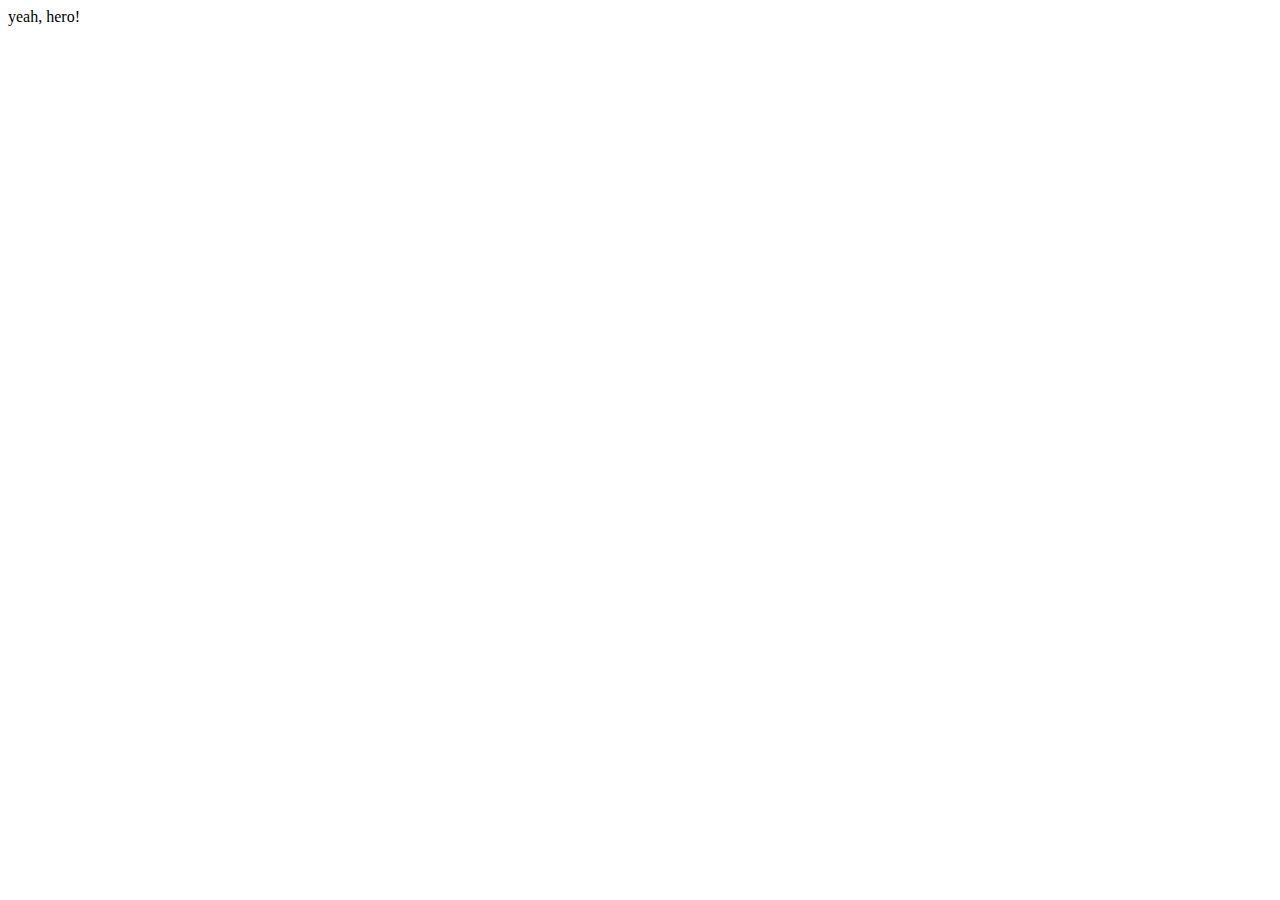
==== index.html @ 98330761 "Adjusted the basic structure and ids to the captures given on Trello" ====
<!DOCTYPE html>
<html lang="en">
<head>
    <meta charset="UTF-8">
    <meta http-equiv="X-UA-Compatible" content="IE=edge">
    <meta name="viewport" content="width=device-width, initial-scale=1.0">
    <title>Group 5 - PSD Exercise</title>
</head>
<body>
    <header>
        <nav></nav>
        <section id="hero-section">yeah, hero!</section>
    </header>
    <main>
        <section id="our_Story-section"></section>
        <section id="watch-section"></section>
        <section id="expertise-section"></section>
        <section id="team-section"></section>
        <section id="contact_client-section"></section>
    </main> 
</body>
</html>
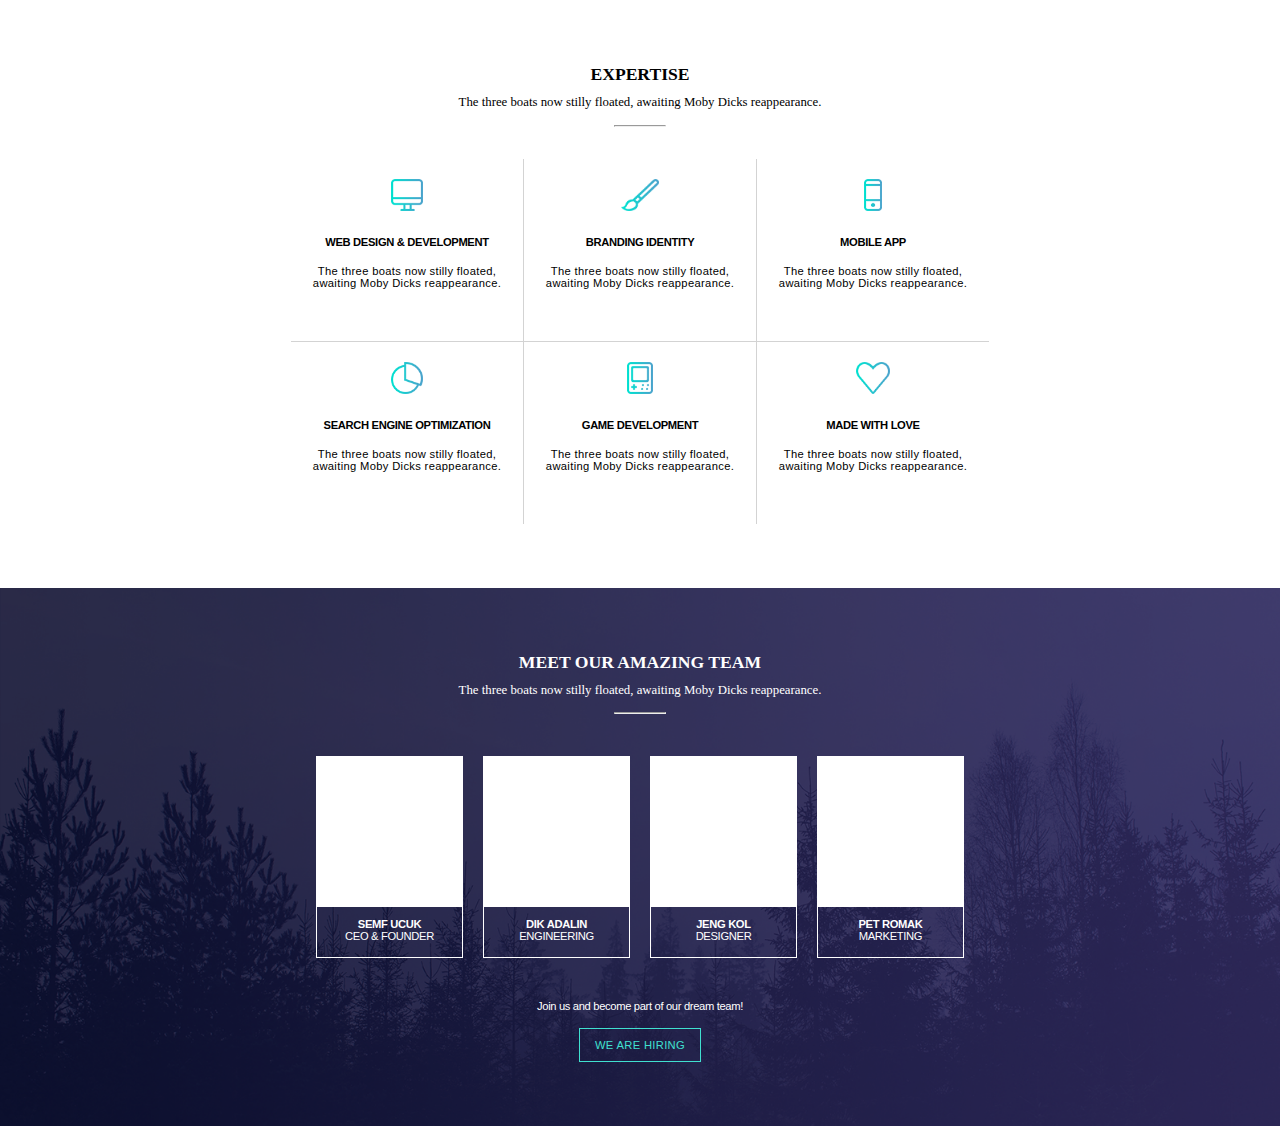
==== commit 15f55594: "Team section" ====
--- a/index.html
+++ b/index.html
@@ -1,22 +1,103 @@
 <!DOCTYPE html>
 <html lang="en">
 <head>
-    <meta charset="UTF-8">
+  <meta charset="UTF-8">
     <meta http-equiv="X-UA-Compatible" content="IE=edge">
     <meta name="viewport" content="width=device-width, initial-scale=1.0">
     <title>Group 5 - PSD Exercise</title>
+    <link rel="stylesheet" href="style.css">
 </head>
 <body>
     <header>
         <nav></nav>
-        <section id="hero-section">yeah, hero!</section>
+          <section id="hero-section"></section>
     </header>
     <main>
-        <section id="our_Story-section"></section>
-        <section id="watch-section"></section>
-        <section id="expertise-section"></section>
-        <section id="team-section"></section>
+      <section id="our_Story-section"></section>
+      <section id="watch-section"></section>
+      <section id="expertise-section">
+        <h2>Expertise</h2>
+        <p id="expertise-subheading">The three boats now stilly floated, awaiting Moby Dicks reappearance.</p>
+          <div id="expertise-line">
+            <hr />
+          </div>
+          <div id="expertise-blocks">
+            <div id="exp1">
+              <img src="src/screen.png" />
+              <h3>Web design & development</h3>
+              <p> The three boats now stilly floated, awaiting Moby Dicks reappearance.</p>
+            </div>
+            <div id="exp2">
+              <img src="src/pen.png" />
+              <h3>Branding identity</h3>
+              <p>The three boats now stilly floated, awaiting Moby Dicks reappearance.</p>
+            </div>
+            <div id="exp3">
+              <img src="src/mobile.png" />
+              <h3>Mobile App</h3>
+              <p>The three boats now stilly floated, awaiting Moby Dicks reappearance.</p></div>
+              <div id="exp4">
+              <img src="src/graph.png" />
+              <h3>Search engine optimization</h3>
+              <p>The three boats now stilly floated, awaiting Moby Dicks reappearance.</p>
+            </div>
+            <div id="exp5">
+              <img src="src/gameboy.png" />
+              <h3>Game development</h3>
+              <p>The three boats now stilly floated, awaiting Moby Dicks reappearance.</p>
+            </div>
+            <div id="exp6">
+              <img src="src/heart.png" />
+              <h3>Made with love</h3>
+              <p>The three boats now stilly floated, awaiting Moby Dicks reappearance.</p>
+            </div>
+          </div>
+        </section>
+        <section id="team-section">
+          <div id="team-head">
+            <h2>Meet our amazing team</h2>
+            <p id="team-subheading">The three boats now stilly floated, awaiting Moby Dicks reappearance.</p>
+            <div id="team-line">
+              <hr />
+            </div>
+          </div>
+          <div id="team">
+            <div class="team">
+              <div class="team-pic">
+
+              </div>
+              <h3>Semf Ucuk</h3>
+              <p>CEO & Founder</p>
+            </div>
+            <div class="team">
+              <div class="team-pic">
+
+              </div>
+              <h3>Dik Adalin</h3>
+              <p>Engineering</p>
+            </div>
+            <div class="team">
+              <div class="team-pic">
+
+              </div>
+              <h3>Jeng Kol</h3>
+              <p>Designer</p>
+            </div>
+            <div class="team">
+              <div class="team-pic">
+              </div>
+              <h3>Pet Romak</h3>
+              <p>Marketing</p>
+            </div>
+          </div>
+          <div id="team-foot">
+            <div><p>Join us and become part of our dream team!</p></div>
+            <div id="hiring">
+              <p>We are hiring</p>
+            </div>
+          </div>
+        </section>
         <section id="contact_client-section"></section>
-    </main> 
+      </main> 
 </body>
-</html>+</html>
--- a/style.css
+++ b/style.css
@@ -0,0 +1,287 @@
+* {
+  margin: 0;
+}
+
+body {
+text-align: center;
+}
+
+
+footer {
+
+}
+
+nav {
+
+}
+
+#hero-section {
+
+}
+
+#our_story-section {
+
+}
+
+#watch-section {
+
+}
+
+/* start expertise-section by Ve */
+
+#expertise-section {
+display: inline-block;
+text-align: center;
+padding-top: 5%;
+padding-bottom: 5%;
+}
+
+#expertise-section h2 {
+  text-transform: uppercase;
+  font-size: 1.1em;
+}
+
+#expertise-subheading {
+  font-size: 0.8em;
+  margin-top: 0.8em;
+}
+
+
+#expertise-line {
+  display: flex;
+  justify-content: center;
+}
+
+#expertise-line hr {
+  width: 50px;
+  margin-top: 0.9em;
+}
+
+#expertise-blocks {
+  display: flex;
+  flex-wrap: wrap;
+  max-width: 700px;
+  justify-content: center;
+  margin-top: 32px;
+  }
+
+#expertise-blocks div {
+    height: 150px;
+    max-width: 200px;
+    padding-left: 16px;
+    padding-right: 16px;
+    padding-bottom: 32px;
+  }
+
+#expertise-blocks img {
+  height: 2rem;
+  margin-bottom: 1.3rem;
+  margin-top: 1.3rem;
+}
+
+#expertise-blocks h3 {
+  text-transform: uppercase;
+  font-family: Arial, Helvetica, sans-serif;
+  letter-spacing: -0.03em;
+  font-size: 0.7em;
+  margin-bottom: 1.5em;
+}
+
+#expertise-blocks p {
+  font-family: Arial, Helvetica, sans-serif;
+  letter-spacing: 0.03em;
+  font-size: 0.7em;
+}
+
+#exp1 {
+  border-bottom: 1px solid lightgray;
+  }
+
+#exp2 {
+  border-bottom: 1px solid lightgray;
+  border-left:1px solid lightgray;
+  border-right: 1px solid lightgray;
+}
+
+#exp3 {
+  border-bottom: 1px solid lightgray;
+}
+
+#exp5 {
+  border-right: 1px solid lightgray;
+  border-left: 1px solid lightgray;
+}
+
+@media only screen and (max-width: 800px) {
+  #expertise-blocks {
+    display: flex;
+    flex-wrap: wrap;
+    flex-direction: column; 
+    justify-content: center;
+    align-items: center;
+    margin-top: 32px;
+    }
+
+    #exp1 {
+      border-top: 0px;
+      border-right: 0px;
+      border-left: 0px;
+      border-bottom: 1px solid lightgray;
+      }
+  
+    #exp2 {
+      border-top: 0px;
+      border-right: 0px;
+      border-left: 0px;
+      border-bottom: 1px solid lightgray;
+    }
+  
+    #exp3 {
+      border-top: 0px;
+      border-right: 0px;
+      border-left: 0px;
+      border-bottom: 1px solid lightgray;
+    }
+
+    #exp4 {
+      border-top: 0px;
+      border-right: 0px;
+      border-left: 0px;
+      border-bottom: 1px solid lightgray;
+    }
+  
+    #exp5 {
+      border-top: 0px;
+      border-right: 0px;
+      border-left: 0px;
+      border-bottom: 1px solid lightgray;
+    }
+}
+
+
+/* end expertise-section by Ve */
+
+
+
+#team-section {
+text-align: center;
+display: flex;
+flex-direction: column;
+padding-top: 5%;
+padding-bottom: 5%;
+background-image: url("src/bgk-header.png");
+background-size: cover;
+}
+
+#team-section h2 {
+  text-transform: uppercase;
+  font-size: 1.1em;
+  text-align: center;
+  color: white;
+}
+
+#team-subheading {
+  font-size: 0.8em;
+  margin-top: 0.8em;
+  color: white;
+}
+
+
+#team-line {
+  display: flex;
+  justify-content: center;
+}
+
+#team-line hr {
+  width: 50px;
+  margin-top: 0.9em;
+}
+
+#team {
+  display: flex;
+  flex-wrap: wrap;
+  flex-direction: row;
+  justify-content: center;
+  margin-top: 32px;
+}
+
+.team {
+  border: 1px solid white;
+  height: 200px;
+  width: 145px;
+  margin: 10px;
+  color: white;
+}
+
+.team-pic {
+  height: 75%;
+  background-color: white;
+}
+
+#team h3 {
+  text-transform: uppercase;
+  font-family: Arial, Helvetica, sans-serif;
+  letter-spacing: -0.03em;
+  font-size: 0.7em;
+  margin-top: 1em;
+  font-weight: bold;
+}
+
+#team p {
+  text-transform: uppercase;
+  font-family: Arial, Helvetica, sans-serif;
+  letter-spacing: -0.03em;
+  font-size: 0.7em;
+  font-weight: lighter;
+}
+
+#team-foot {
+  margin-top: 32px;
+  text-align: center;
+  display: flex;
+  justify-content: center;
+  flex-direction: column;
+}
+
+#team-foot p {
+  font-family: Arial, Helvetica, sans-serif;
+  letter-spacing: -0.03em;
+  font-size: 0.7em;
+  font-weight: lighter;
+  color: white;
+}
+
+#hiring {
+  border: 1px solid turquoise;
+  margin-top: 16px;
+  text-align: center;
+  width: 120px;
+  margin-left: auto;
+  margin-right: auto;
+}
+
+#hiring p {
+  text-transform: uppercase;
+  color: turquoise;
+  font-family: Arial, Helvetica, sans-serif;
+  letter-spacing: 0.03em;
+  font-size: 0.7em;
+  font-weight: lighter;
+  padding: 10px;
+  text-align: center;
+}
+
+@media only screen and (max-width: 800px) {
+  #team {
+    display: flex;
+    flex-wrap: wrap;
+    flex-direction: column; 
+    justify-content: center;
+    align-items: center;
+    margin-top: 32px;
+    }
+}
+
+#contact-section {
+
+}
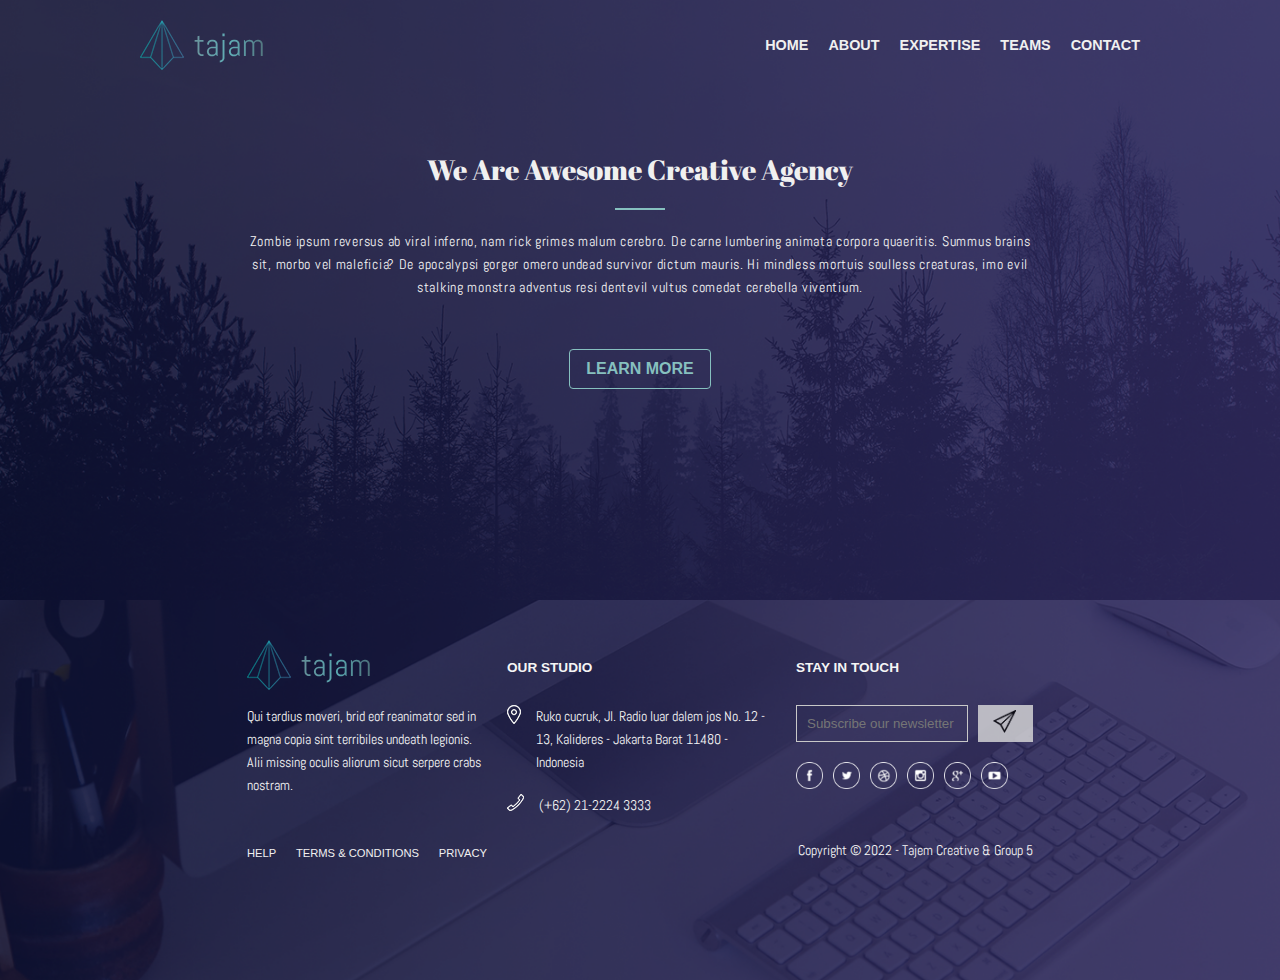
==== commit 3926b918: "Added header section and footer" ====
--- a/index.html
+++ b/index.html
@@ -1,103 +1,165 @@
 <!DOCTYPE html>
 <html lang="en">
-<head>
-  <meta charset="UTF-8">
-    <meta http-equiv="X-UA-Compatible" content="IE=edge">
-    <meta name="viewport" content="width=device-width, initial-scale=1.0">
+  <head>
+    <meta charset="UTF-8" />
+    <meta http-equiv="X-UA-Compatible" content="IE=edge" />
+    <meta name="viewport" content="width=device-width, initial-scale=1.0" />
+    <link rel="stylesheet" href="./style.css" />
+
+    <link rel="preconnect" href="https://fonts.googleapis.com" />
+    <link rel="preconnect" href="https://fonts.gstatic.com" crossorigin />
+    <link
+      href="https://fonts.googleapis.com/css2?family=Abel&display=swap"
+      rel="stylesheet"
+    />
+    <link
+      href="https://fonts.googleapis.com/css2?family=Maven+Pro&display=swap"
+      rel="stylesheet"
+    />
+    <link
+      href="https://fonts.googleapis.com/css2?family=Abril+Fatface&display=swap"
+      rel="stylesheet"
+    />
+
+    <link
+      href="https://fonts.googleapis.com/css2?family=Quicksand:wght@300;400&display=swap"
+      rel="stylesheet"
+    />
+    <link
+      href="https://fonts.googleapis.com/css2?family=Open+Sans:wght@300;400&display=swap"
+      rel="stylesheet"
+    />
+
+    <link
+      href="https://fonts.googleapis.com/css2?family=Montserrat:wght@200;300;400&display=swap"
+      rel="stylesheet"
+    />
+
     <title>Group 5 - PSD Exercise</title>
-    <link rel="stylesheet" href="style.css">
-</head>
-<body>
+  </head>
+  <body>
     <header>
-        <nav></nav>
-          <section id="hero-section"></section>
+      <nav>
+        <div class="logo">
+          <img src="./assets/logo.png" />
+          <span class="tajam">tajam</span>
+        </div>
+        <div style="margin-left: auto">
+          <ul class="navLinkList">
+            <li><a href="#hero-section" class="menuLink">Home</a></li>
+            <li><a href="#hero-section" class="menuLink">About</a></li>
+            <li><a href="#expertise-section" class="menuLink">Expertise</a></li>
+            <li><a href="#team-section" class="menuLink">Teams</a></li>
+            <li>
+              <a href="#contact_client-section" class="menuLink">Contact</a>
+            </li>
+          </ul>
+        </div>
+      </nav>
+      <section id="hero-section">
+        <h1>We Are Awesome Creative Agency</h1>
+        <div class="divider"></div>
+        <p class="introText">
+          Zombie ipsum reversus ab viral inferno, nam rick grimes malum cerebro.
+          De carne lumbering animata corpora quaeritis. Summus brains sit​​,
+          morbo vel maleficia? De apocalypsi gorger omero undead survivor dictum
+          mauris. Hi mindless mortuis soulless creaturas, imo evil stalking
+          monstra adventus resi dentevil vultus comedat cerebella viventium.
+        </p>
+        <div class="learnMoreButton">Learn More</div>
+      </section>
     </header>
     <main>
       <section id="our_Story-section"></section>
       <section id="watch-section"></section>
-      <section id="expertise-section">
-        <h2>Expertise</h2>
-        <p id="expertise-subheading">The three boats now stilly floated, awaiting Moby Dicks reappearance.</p>
-          <div id="expertise-line">
-            <hr />
+      <section id="expertise-section"></section>
+      <section id="team-section"></section>
+      <section id="contact_client-section"></section>
+    </main>
+    <footer>
+      <div>
+        <div class="logo" style="margin-bottom: 15px">
+          <img src="./assets/logo.png" />
+          <span class="tajam">tajam</span>
+        </div>
+        <p>
+          Qui tardius moveri, brid eof reanimator sed in magna copia sint
+          terribiles undeath legionis. Alii missing oculis aliorum sicut serpere
+          crabs nostram.
+        </p>
+        <div
+          style="
+            display: flex;
+            justify-content: space-between;
+            margin-top: 50px;
+          "
+        >
+          <a href="#" class="footerLink">Help</a>
+          <a href="#" class="footerLink">Terms & Conditions</a>
+          <a href="#" class="footerLink">Privacy</a>
+        </div>
+      </div>
+
+      <div
+        style="
+          display: flex;
+          flex-direction: column;
+          gap: 10px;
+          padding-top: 20px;
+        "
+      >
+        <h4 style="margin-bottom: 10px">Our Studio</h4>
+        <div class="studioInfo">
+          <img src="./assets/big104.png" />
+          <p>
+            Ruko cucruk, Jl. Radio luar dalem jos No. 12 - 13, Kalideres -
+            Jakarta Barat 11480 - Indonesia
+          </p>
+        </div>
+        <div class="studioInfo">
+          <img src="./assets/phone351.png" />
+          <p>(+62) 21-2224 3333</p>
+        </div>
+      </div>
+
+      <div>
+        <h4 style="margin-top: 20px">Stay in Touch</h4>
+        <div
+          style="
+            display: flex;
+            gap: 10px;
+            align-items: center;
+            margin-top: 30px;
+          "
+        >
+          <input
+            class="subscribeInput"
+            placeholder="Subscribe our newsletter"
+          />
+          <div
+            style="
+              background: rgb(220, 220, 220);
+              padding: 5px 15px;
+              opacity: 0.8;
+            "
+          >
+            <img src="./assets/paper122.png" style="width: 90%; height: auto" />
           </div>
-          <div id="expertise-blocks">
-            <div id="exp1">
-              <img src="src/screen.png" />
-              <h3>Web design & development</h3>
-              <p> The three boats now stilly floated, awaiting Moby Dicks reappearance.</p>
-            </div>
-            <div id="exp2">
-              <img src="src/pen.png" />
-              <h3>Branding identity</h3>
-              <p>The three boats now stilly floated, awaiting Moby Dicks reappearance.</p>
-            </div>
-            <div id="exp3">
-              <img src="src/mobile.png" />
-              <h3>Mobile App</h3>
-              <p>The three boats now stilly floated, awaiting Moby Dicks reappearance.</p></div>
-              <div id="exp4">
-              <img src="src/graph.png" />
-              <h3>Search engine optimization</h3>
-              <p>The three boats now stilly floated, awaiting Moby Dicks reappearance.</p>
-            </div>
-            <div id="exp5">
-              <img src="src/gameboy.png" />
-              <h3>Game development</h3>
-              <p>The three boats now stilly floated, awaiting Moby Dicks reappearance.</p>
-            </div>
-            <div id="exp6">
-              <img src="src/heart.png" />
-              <h3>Made with love</h3>
-              <p>The three boats now stilly floated, awaiting Moby Dicks reappearance.</p>
-            </div>
-          </div>
-        </section>
-        <section id="team-section">
-          <div id="team-head">
-            <h2>Meet our amazing team</h2>
-            <p id="team-subheading">The three boats now stilly floated, awaiting Moby Dicks reappearance.</p>
-            <div id="team-line">
-              <hr />
-            </div>
-          </div>
-          <div id="team">
-            <div class="team">
-              <div class="team-pic">
-
-              </div>
-              <h3>Semf Ucuk</h3>
-              <p>CEO & Founder</p>
-            </div>
-            <div class="team">
-              <div class="team-pic">
-
-              </div>
-              <h3>Dik Adalin</h3>
-              <p>Engineering</p>
-            </div>
-            <div class="team">
-              <div class="team-pic">
-
-              </div>
-              <h3>Jeng Kol</h3>
-              <p>Designer</p>
-            </div>
-            <div class="team">
-              <div class="team-pic">
-              </div>
-              <h3>Pet Romak</h3>
-              <p>Marketing</p>
-            </div>
-          </div>
-          <div id="team-foot">
-            <div><p>Join us and become part of our dream team!</p></div>
-            <div id="hiring">
-              <p>We are hiring</p>
-            </div>
-          </div>
-        </section>
-        <section id="contact_client-section"></section>
-      </main> 
-</body>
+        </div>
+        <div style="display: flex; gap: 10px; margin-top: 20px">
+          <img src="./assets/facebook.png" class="socialMediaIcon" />
+          <img src="./assets/twitter.png" class="socialMediaIcon" />
+          <img src="./assets/dribbble.png" class="socialMediaIcon" />
+          <img src="./assets/instagram.png" class="socialMediaIcon" />
+          <img src="./assets/gplus.png" class="socialMediaIcon" />
+          <img src="./assets/youtube.png" class="socialMediaIcon" />
+        </div>
+        <div style="margin-top: 50px">
+          <p style="text-align: right; max-width: 250px">
+            Copyright &copy; 2022 - Tajem Creative & Group 5
+          </p>
+        </div>
+      </div>
+    </footer>
+  </body>
 </html>
--- a/style.css
+++ b/style.css
@@ -2,286 +2,170 @@
   margin: 0;
 }
 
-body {
-text-align: center;
+h1 {
+  color: rgb(240, 240, 240);
+  font-family: "Abril Fatface";
+  font-size: 1.75rem;
+  font-weight: lighter;
 }
 
+h4 {
+  color: rgb(245, 245, 245);
+  font-weight: bold;
+  font-family: Arial, Helvetica, sans-serif;
+  font-size: 0.85rem;
+  text-transform: uppercase;
+}
+
+header {
+  background-image: url("./assets/bgk-header.png");
+  background-position: center;
+  background-repeat: no-repeat;
+  background-size: cover;
+  height: 600px;
+}
 
 footer {
+  background-image: url("./assets/bgk-footer.png");
+  height: 300px;
+  background-position: center;
+  background-repeat: no-repeat;
+  background-size: cover;
+  display: flex;
+  justify-content: center;
+  padding: 40px;
+  gap: 20px;
+}
 
+footer p {
+  max-width: 240px;
+  color: rgb(245, 245, 245);
+  font-family: "Abel";
+  line-height: 1.6em;
+  font-size: 0.9rem;
 }
 
 nav {
+  display: flex;
+  width: 1000px;
+  margin: 0 auto;
+  padding: 20px;
+  align-items: center;
+}
 
+.divider {
+  border-bottom: 2px solid rgb(134 192 191);
+  margin: 10px;
+  width: 50px;
+  margin: 20px auto;
+}
+
+.footerLink {
+  text-decoration: none;
+  font-family: Arial, Helvetica, sans-serif;
+  text-transform: uppercase;
+  color: rgb(240, 240, 240);
+  font-size: 0.7rem;
+}
+.introText {
+  color: rgb(245, 245, 245);
+  width: 800px;
+  line-height: 1.6em;
+  font-family: "Abel";
+  font-size: 0.9rem;
+  letter-spacing: 0.05em;
+}
+
+.learnMoreButton {
+  padding: 10px;
+  font-family: Arial, Helvetica, sans-serif;
+  border: 1px solid rgb(134, 192, 191);
+  width: 120px;
+  margin: 50px auto;
+  color: rgb(134, 192, 191);
+  font-weight: 600;
+  text-transform: uppercase;
+  border-radius: 4px;
+}
+
+.menuLink {
+  color: rgb(240, 240, 240);
+  font-weight: 600;
+  text-decoration: none;
+  font-family: Arial, Helvetica;
+  text-transform: uppercase;
+  font-size: 0.9rem;
+}
+
+.navLinkList {
+  list-style-type: none;
+  display: flex;
+  gap: 20px;
+}
+
+.navLinkList li {
+  display: inline-block;
+}
+
+.logo {
+  display: flex;
+  align-items: center;
+  gap: 10px;
+  opacity: 0.7;
+}
+
+.socialMediaIcon {
+  width: 27px;
+  height: auto;
+}
+
+.studioInfo {
+  display: flex;
+  gap: 15px;
+  align-items: flex-start;
+  margin-top: 10px;
+}
+
+.subscribeInput {
+  background: transparent;
+  padding: 10px 10px;
+  border: 1px solid rgb(200, 200, 200);
+  color: rgb(240, 240, 240);
+  width: 150px;
+}
+
+.tajam {
+  font-size: 2rem;
+  font-family: Abel;
+
+  color: transparent;
+  background: linear-gradient(
+    90deg,
+    rgba(134, 192, 191, 1) 0%,
+    rgba(119, 230, 228, 1) 51%,
+    rgba(99, 147, 146, 1) 100%
+  );
+  background-clip: text;
 }
 
 #hero-section {
-
+  text-align: center;
+  width: 800px;
+  margin: 0 auto;
+  margin-top: 60px;
 }
 
 #our_story-section {
-
 }
 
 #watch-section {
-
 }
 
-/* start expertise-section by Ve */
-
 #expertise-section {
-display: inline-block;
-text-align: center;
-padding-top: 5%;
-padding-bottom: 5%;
 }
 
-#expertise-section h2 {
-  text-transform: uppercase;
-  font-size: 1.1em;
-}
-
-#expertise-subheading {
-  font-size: 0.8em;
-  margin-top: 0.8em;
-}
-
-
-#expertise-line {
-  display: flex;
-  justify-content: center;
-}
-
-#expertise-line hr {
-  width: 50px;
-  margin-top: 0.9em;
-}
-
-#expertise-blocks {
-  display: flex;
-  flex-wrap: wrap;
-  max-width: 700px;
-  justify-content: center;
-  margin-top: 32px;
-  }
-
-#expertise-blocks div {
-    height: 150px;
-    max-width: 200px;
-    padding-left: 16px;
-    padding-right: 16px;
-    padding-bottom: 32px;
-  }
-
-#expertise-blocks img {
-  height: 2rem;
-  margin-bottom: 1.3rem;
-  margin-top: 1.3rem;
-}
-
-#expertise-blocks h3 {
-  text-transform: uppercase;
-  font-family: Arial, Helvetica, sans-serif;
-  letter-spacing: -0.03em;
-  font-size: 0.7em;
-  margin-bottom: 1.5em;
-}
-
-#expertise-blocks p {
-  font-family: Arial, Helvetica, sans-serif;
-  letter-spacing: 0.03em;
-  font-size: 0.7em;
-}
-
-#exp1 {
-  border-bottom: 1px solid lightgray;
-  }
-
-#exp2 {
-  border-bottom: 1px solid lightgray;
-  border-left:1px solid lightgray;
-  border-right: 1px solid lightgray;
-}
-
-#exp3 {
-  border-bottom: 1px solid lightgray;
-}
-
-#exp5 {
-  border-right: 1px solid lightgray;
-  border-left: 1px solid lightgray;
-}
-
-@media only screen and (max-width: 800px) {
-  #expertise-blocks {
-    display: flex;
-    flex-wrap: wrap;
-    flex-direction: column; 
-    justify-content: center;
-    align-items: center;
-    margin-top: 32px;
-    }
-
-    #exp1 {
-      border-top: 0px;
-      border-right: 0px;
-      border-left: 0px;
-      border-bottom: 1px solid lightgray;
-      }
-  
-    #exp2 {
-      border-top: 0px;
-      border-right: 0px;
-      border-left: 0px;
-      border-bottom: 1px solid lightgray;
-    }
-  
-    #exp3 {
-      border-top: 0px;
-      border-right: 0px;
-      border-left: 0px;
-      border-bottom: 1px solid lightgray;
-    }
-
-    #exp4 {
-      border-top: 0px;
-      border-right: 0px;
-      border-left: 0px;
-      border-bottom: 1px solid lightgray;
-    }
-  
-    #exp5 {
-      border-top: 0px;
-      border-right: 0px;
-      border-left: 0px;
-      border-bottom: 1px solid lightgray;
-    }
-}
-
-
-/* end expertise-section by Ve */
-
-
-
 #team-section {
-text-align: center;
-display: flex;
-flex-direction: column;
-padding-top: 5%;
-padding-bottom: 5%;
-background-image: url("src/bgk-header.png");
-background-size: cover;
-}
-
-#team-section h2 {
-  text-transform: uppercase;
-  font-size: 1.1em;
-  text-align: center;
-  color: white;
-}
-
-#team-subheading {
-  font-size: 0.8em;
-  margin-top: 0.8em;
-  color: white;
-}
-
-
-#team-line {
-  display: flex;
-  justify-content: center;
-}
-
-#team-line hr {
-  width: 50px;
-  margin-top: 0.9em;
-}
-
-#team {
-  display: flex;
-  flex-wrap: wrap;
-  flex-direction: row;
-  justify-content: center;
-  margin-top: 32px;
-}
-
-.team {
-  border: 1px solid white;
-  height: 200px;
-  width: 145px;
-  margin: 10px;
-  color: white;
-}
-
-.team-pic {
-  height: 75%;
-  background-color: white;
-}
-
-#team h3 {
-  text-transform: uppercase;
-  font-family: Arial, Helvetica, sans-serif;
-  letter-spacing: -0.03em;
-  font-size: 0.7em;
-  margin-top: 1em;
-  font-weight: bold;
-}
-
-#team p {
-  text-transform: uppercase;
-  font-family: Arial, Helvetica, sans-serif;
-  letter-spacing: -0.03em;
-  font-size: 0.7em;
-  font-weight: lighter;
-}
-
-#team-foot {
-  margin-top: 32px;
-  text-align: center;
-  display: flex;
-  justify-content: center;
-  flex-direction: column;
-}
-
-#team-foot p {
-  font-family: Arial, Helvetica, sans-serif;
-  letter-spacing: -0.03em;
-  font-size: 0.7em;
-  font-weight: lighter;
-  color: white;
-}
-
-#hiring {
-  border: 1px solid turquoise;
-  margin-top: 16px;
-  text-align: center;
-  width: 120px;
-  margin-left: auto;
-  margin-right: auto;
-}
-
-#hiring p {
-  text-transform: uppercase;
-  color: turquoise;
-  font-family: Arial, Helvetica, sans-serif;
-  letter-spacing: 0.03em;
-  font-size: 0.7em;
-  font-weight: lighter;
-  padding: 10px;
-  text-align: center;
-}
-
-@media only screen and (max-width: 800px) {
-  #team {
-    display: flex;
-    flex-wrap: wrap;
-    flex-direction: column; 
-    justify-content: center;
-    align-items: center;
-    margin-top: 32px;
-    }
 }
 
 #contact-section {
-
 }
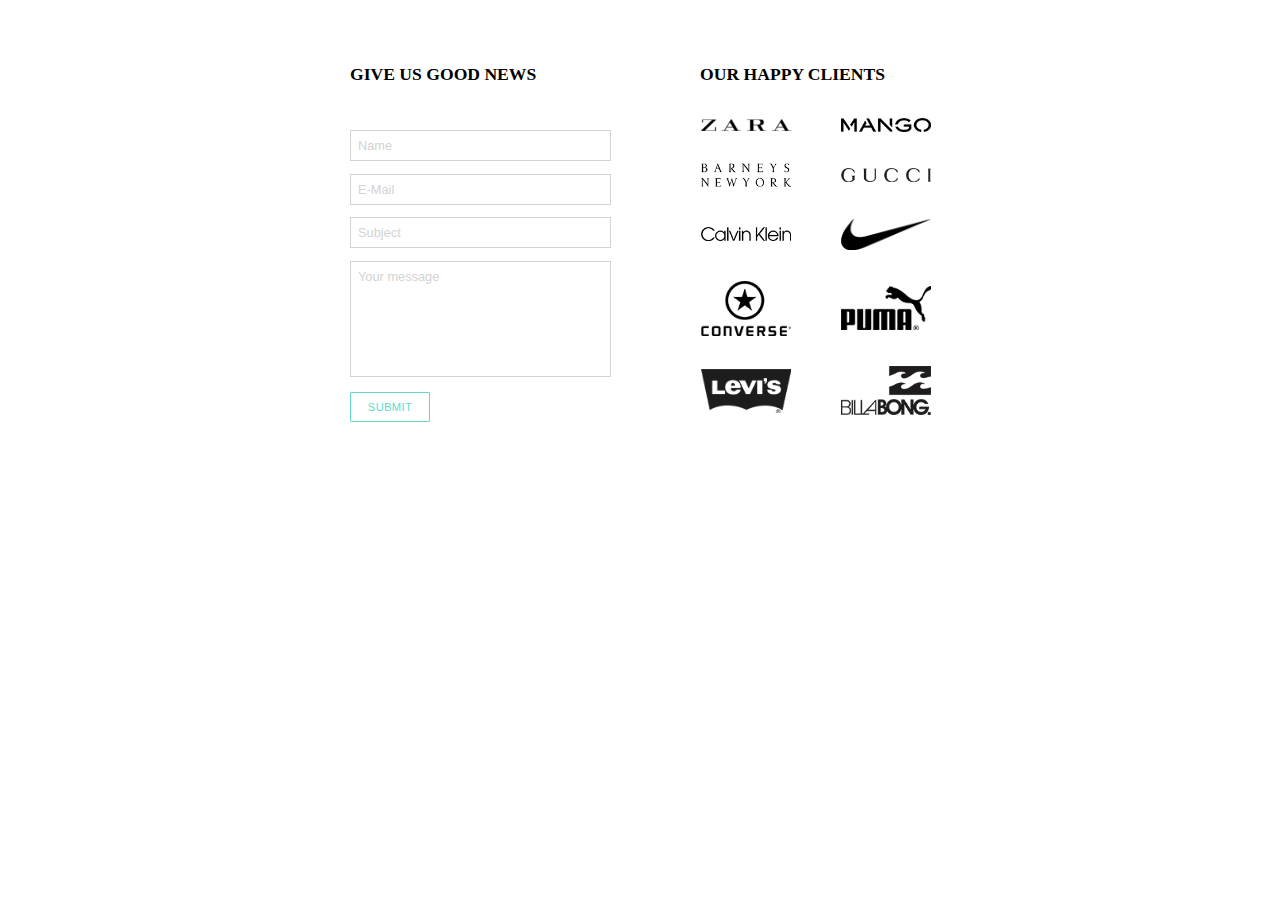
==== commit 96a8a38d: "Contact & Clients section" ====
--- a/index.html
+++ b/index.html
@@ -1,165 +1,78 @@
 <!DOCTYPE html>
 <html lang="en">
-  <head>
-    <meta charset="UTF-8" />
-    <meta http-equiv="X-UA-Compatible" content="IE=edge" />
-    <meta name="viewport" content="width=device-width, initial-scale=1.0" />
-    <link rel="stylesheet" href="./style.css" />
-
-    <link rel="preconnect" href="https://fonts.googleapis.com" />
-    <link rel="preconnect" href="https://fonts.gstatic.com" crossorigin />
-    <link
-      href="https://fonts.googleapis.com/css2?family=Abel&display=swap"
-      rel="stylesheet"
-    />
-    <link
-      href="https://fonts.googleapis.com/css2?family=Maven+Pro&display=swap"
-      rel="stylesheet"
-    />
-    <link
-      href="https://fonts.googleapis.com/css2?family=Abril+Fatface&display=swap"
-      rel="stylesheet"
-    />
-
-    <link
-      href="https://fonts.googleapis.com/css2?family=Quicksand:wght@300;400&display=swap"
-      rel="stylesheet"
-    />
-    <link
-      href="https://fonts.googleapis.com/css2?family=Open+Sans:wght@300;400&display=swap"
-      rel="stylesheet"
-    />
-
-    <link
-      href="https://fonts.googleapis.com/css2?family=Montserrat:wght@200;300;400&display=swap"
-      rel="stylesheet"
-    />
-
+<head>
+    <meta charset="UTF-8">
+    <meta http-equiv="X-UA-Compatible" content="IE=edge">
+    <meta name="viewport" content="width=device-width, initial-scale=1.0">
     <title>Group 5 - PSD Exercise</title>
-  </head>
-  <body>
+    <link rel="stylesheet" href="style.css">
+</head>
+<body>
     <header>
-      <nav>
-        <div class="logo">
-          <img src="./assets/logo.png" />
-          <span class="tajam">tajam</span>
-        </div>
-        <div style="margin-left: auto">
-          <ul class="navLinkList">
-            <li><a href="#hero-section" class="menuLink">Home</a></li>
-            <li><a href="#hero-section" class="menuLink">About</a></li>
-            <li><a href="#expertise-section" class="menuLink">Expertise</a></li>
-            <li><a href="#team-section" class="menuLink">Teams</a></li>
-            <li>
-              <a href="#contact_client-section" class="menuLink">Contact</a>
-            </li>
-          </ul>
-        </div>
-      </nav>
-      <section id="hero-section">
-        <h1>We Are Awesome Creative Agency</h1>
-        <div class="divider"></div>
-        <p class="introText">
-          Zombie ipsum reversus ab viral inferno, nam rick grimes malum cerebro.
-          De carne lumbering animata corpora quaeritis. Summus brains sit​​,
-          morbo vel maleficia? De apocalypsi gorger omero undead survivor dictum
-          mauris. Hi mindless mortuis soulless creaturas, imo evil stalking
-          monstra adventus resi dentevil vultus comedat cerebella viventium.
-        </p>
-        <div class="learnMoreButton">Learn More</div>
-      </section>
+        <nav></nav>
+        <section id="hero-section"></section>
     </header>
     <main>
-      <section id="our_Story-section"></section>
-      <section id="watch-section"></section>
-      <section id="expertise-section"></section>
-      <section id="team-section"></section>
-      <section id="contact_client-section"></section>
-    </main>
-    <footer>
-      <div>
-        <div class="logo" style="margin-bottom: 15px">
-          <img src="./assets/logo.png" />
-          <span class="tajam">tajam</span>
-        </div>
-        <p>
-          Qui tardius moveri, brid eof reanimator sed in magna copia sint
-          terribiles undeath legionis. Alii missing oculis aliorum sicut serpere
-          crabs nostram.
-        </p>
-        <div
-          style="
-            display: flex;
-            justify-content: space-between;
-            margin-top: 50px;
-          "
-        >
-          <a href="#" class="footerLink">Help</a>
-          <a href="#" class="footerLink">Terms & Conditions</a>
-          <a href="#" class="footerLink">Privacy</a>
-        </div>
-      </div>
-
-      <div
-        style="
-          display: flex;
-          flex-direction: column;
-          gap: 10px;
-          padding-top: 20px;
-        "
-      >
-        <h4 style="margin-bottom: 10px">Our Studio</h4>
-        <div class="studioInfo">
-          <img src="./assets/big104.png" />
-          <p>
-            Ruko cucruk, Jl. Radio luar dalem jos No. 12 - 13, Kalideres -
-            Jakarta Barat 11480 - Indonesia
-          </p>
-        </div>
-        <div class="studioInfo">
-          <img src="./assets/phone351.png" />
-          <p>(+62) 21-2224 3333</p>
-        </div>
-      </div>
-
-      <div>
-        <h4 style="margin-top: 20px">Stay in Touch</h4>
-        <div
-          style="
-            display: flex;
-            gap: 10px;
-            align-items: center;
-            margin-top: 30px;
-          "
-        >
-          <input
-            class="subscribeInput"
-            placeholder="Subscribe our newsletter"
-          />
-          <div
-            style="
-              background: rgb(220, 220, 220);
-              padding: 5px 15px;
-              opacity: 0.8;
-            "
-          >
-            <img src="./assets/paper122.png" style="width: 90%; height: auto" />
-          </div>
-        </div>
-        <div style="display: flex; gap: 10px; margin-top: 20px">
-          <img src="./assets/facebook.png" class="socialMediaIcon" />
-          <img src="./assets/twitter.png" class="socialMediaIcon" />
-          <img src="./assets/dribbble.png" class="socialMediaIcon" />
-          <img src="./assets/instagram.png" class="socialMediaIcon" />
-          <img src="./assets/gplus.png" class="socialMediaIcon" />
-          <img src="./assets/youtube.png" class="socialMediaIcon" />
-        </div>
-        <div style="margin-top: 50px">
-          <p style="text-align: right; max-width: 250px">
-            Copyright &copy; 2022 - Tajem Creative & Group 5
-          </p>
-        </div>
-      </div>
-    </footer>
-  </body>
-</html>
+        <section id="our_Story-section"></section>
+        <section id="watch-section"></section>
+        <section id="expertise-section"></section>
+        <section id="team-section"></section>
+        <section id="contact-client-section">
+            <div id="contact-form">
+            <form action="submission.html" method="POST">
+                <h2>Give us good news</h2>
+                <section class="name">
+                  <input type="text" name="name" id="name" value="Name" class="contact-form" />
+                </section>
+                <section class="email">
+                  <input type="email" name="email" id="email" value="E-Mail" class="contact-form" />
+                </section>
+                <section class="subject">
+                    <input type="text" name="subject" id="subject" value="Subject" class="contact-form" />
+                  </section>
+                <section class="message">
+                  <textarea id="message" name="message" rows="4" >Your message</textarea>
+                </section>
+                <section class="submission">
+                    <input type="submit" value="Submit" />
+                </section>
+            </div>
+            <div id="clients">
+                <h2>Our happy clients</h2>
+                <div id="logos">
+                    <div class="logos">
+                        <img src="src/Zara_Logo.png" alt="Zara">
+                    </div>
+                    <div class="logos">
+                        <img src="src/Logo_of_Mango_(new).png" alt="Mango">
+                    </div>
+                    <div class="logos">
+                        <img src="src/1280px-Barneys_New_York_Logo.png" alt="Barneys">
+                    </div>
+                    <div class="logos">
+                        <img src="src/1280px-Gucci_Logo.png" alt="Gucci">
+                    </div>
+                    <div class="logos">
+                        <img src="src/Calvin_klein_logo.png" alt="Calvin Klein">
+                    </div>
+                    <div class="logos">
+                        <img src="src/1280px-Logo_NIKE.png" alt="Nike">
+                    </div>
+                    <div class="logos">
+                        <img src="src/Converse_logo.png" alt="Converse">
+                    </div>
+                    <div class="logos">
+                        <img src="src/Puma_Logo.png" alt="Puma">
+                    </div>
+                    <div class="logos">
+                        <img src="src/1280px-Levi's_logo.png" alt="Levi's">
+                    </div>
+                    <div class="logos">
+                        <img src="src/Billabong.png" alt="Billabong">
+                    </div>
+                </div>
+            </div>
+        </section>
+    </main> 
+</body>
+</html>--- a/style.css
+++ b/style.css
@@ -1,171 +1,130 @@
 * {
-  margin: 0;
-}
-
-h1 {
-  color: rgb(240, 240, 240);
-  font-family: "Abril Fatface";
-  font-size: 1.75rem;
-  font-weight: lighter;
-}
-
-h4 {
-  color: rgb(245, 245, 245);
-  font-weight: bold;
-  font-family: Arial, Helvetica, sans-serif;
-  font-size: 0.85rem;
-  text-transform: uppercase;
-}
-
-header {
-  background-image: url("./assets/bgk-header.png");
-  background-position: center;
-  background-repeat: no-repeat;
-  background-size: cover;
-  height: 600px;
+    margin: 0;
 }
 
 footer {
-  background-image: url("./assets/bgk-footer.png");
-  height: 300px;
-  background-position: center;
-  background-repeat: no-repeat;
-  background-size: cover;
-  display: flex;
-  justify-content: center;
-  padding: 40px;
-  gap: 20px;
-}
 
-footer p {
-  max-width: 240px;
-  color: rgb(245, 245, 245);
-  font-family: "Abel";
-  line-height: 1.6em;
-  font-size: 0.9rem;
 }
 
 nav {
-  display: flex;
-  width: 1000px;
-  margin: 0 auto;
-  padding: 20px;
-  align-items: center;
-}
 
-.divider {
-  border-bottom: 2px solid rgb(134 192 191);
-  margin: 10px;
-  width: 50px;
-  margin: 20px auto;
-}
-
-.footerLink {
-  text-decoration: none;
-  font-family: Arial, Helvetica, sans-serif;
-  text-transform: uppercase;
-  color: rgb(240, 240, 240);
-  font-size: 0.7rem;
-}
-.introText {
-  color: rgb(245, 245, 245);
-  width: 800px;
-  line-height: 1.6em;
-  font-family: "Abel";
-  font-size: 0.9rem;
-  letter-spacing: 0.05em;
-}
-
-.learnMoreButton {
-  padding: 10px;
-  font-family: Arial, Helvetica, sans-serif;
-  border: 1px solid rgb(134, 192, 191);
-  width: 120px;
-  margin: 50px auto;
-  color: rgb(134, 192, 191);
-  font-weight: 600;
-  text-transform: uppercase;
-  border-radius: 4px;
-}
-
-.menuLink {
-  color: rgb(240, 240, 240);
-  font-weight: 600;
-  text-decoration: none;
-  font-family: Arial, Helvetica;
-  text-transform: uppercase;
-  font-size: 0.9rem;
-}
-
-.navLinkList {
-  list-style-type: none;
-  display: flex;
-  gap: 20px;
-}
-
-.navLinkList li {
-  display: inline-block;
-}
-
-.logo {
-  display: flex;
-  align-items: center;
-  gap: 10px;
-  opacity: 0.7;
-}
-
-.socialMediaIcon {
-  width: 27px;
-  height: auto;
-}
-
-.studioInfo {
-  display: flex;
-  gap: 15px;
-  align-items: flex-start;
-  margin-top: 10px;
-}
-
-.subscribeInput {
-  background: transparent;
-  padding: 10px 10px;
-  border: 1px solid rgb(200, 200, 200);
-  color: rgb(240, 240, 240);
-  width: 150px;
-}
-
-.tajam {
-  font-size: 2rem;
-  font-family: Abel;
-
-  color: transparent;
-  background: linear-gradient(
-    90deg,
-    rgba(134, 192, 191, 1) 0%,
-    rgba(119, 230, 228, 1) 51%,
-    rgba(99, 147, 146, 1) 100%
-  );
-  background-clip: text;
 }
 
 #hero-section {
-  text-align: center;
-  width: 800px;
-  margin: 0 auto;
-  margin-top: 60px;
 }
 
 #our_story-section {
+
 }
 
 #watch-section {
+
 }
 
 #expertise-section {
+
 }
 
 #team-section {
+
 }
 
-#contact-section {
+/* start contact & clients section by ve */
+
+#contact-client-section {
+    display: flex;
+    justify-content: center;
+    max-width: 700px;
+    margin-left: auto;
+    margin-right: auto;
+    padding-top: 5%;
+    padding-bottom: 5%;
 }
+
+#contact-form {
+    width: 350px;
+}
+
+#contact-client-section h2 {
+    font-family: 'Times New Roman', Times, serif;
+    margin-bottom: 32px;
+    text-transform: uppercase;
+    font-size: 1.1em;
+}
+
+.contact-form {
+    border: 1px solid lightgray;
+    color: lightgrey;
+    font-size: 0.8em;
+    padding: 2%;
+    width: 70%;
+    margin-top: 1em;
+}
+
+textarea {
+    resize: none;
+    border: 1px solid lightgray;
+    color: lightgrey;
+    font-size: 0.8em;
+    font-family: Arial, Helvetica, sans-serif;
+    padding: 2%;
+    width: 70%;
+    height: 100px;
+    margin-top: 1em;
+}
+
+input[type=submit] {
+    border: 1px solid #61d8ca;
+    color: #61d8ca;
+    background-color: white;
+    padding: 8px;
+    text-decoration: none;
+    cursor: pointer;
+    width: 80px;
+    text-transform: uppercase;
+    font-family: Arial, Helvetica, sans-serif;
+    letter-spacing: 0.03em;
+    font-size: 0.7em;
+    font-weight: lighter;
+    text-align: center;
+    margin-top: 1em;
+    border-radius: 1px;
+  }
+
+#logos {
+    display: grid;
+    row-gap: 25px;
+    column-gap: 50px;
+    grid-template-columns: auto auto;
+    align-items: center;
+}
+
+
+.logos img {
+    width: 90px;
+    padding: 1%;
+}
+
+@media only screen and (max-width: 800px) {
+    #contact-client-section {
+        display: flex;
+        flex-wrap: wrap;
+        flex-direction: column; 
+        justify-content: center;
+        align-items: center;
+        text-align: center;
+    }
+
+    #contact-form {
+        border-bottom: 1px solid lightgray;
+        margin-bottom: 48px;
+        padding-bottom: 48px;
+
+    }
+    
+  }
+
+  /* end contact & clients section by ve */
+
+
+
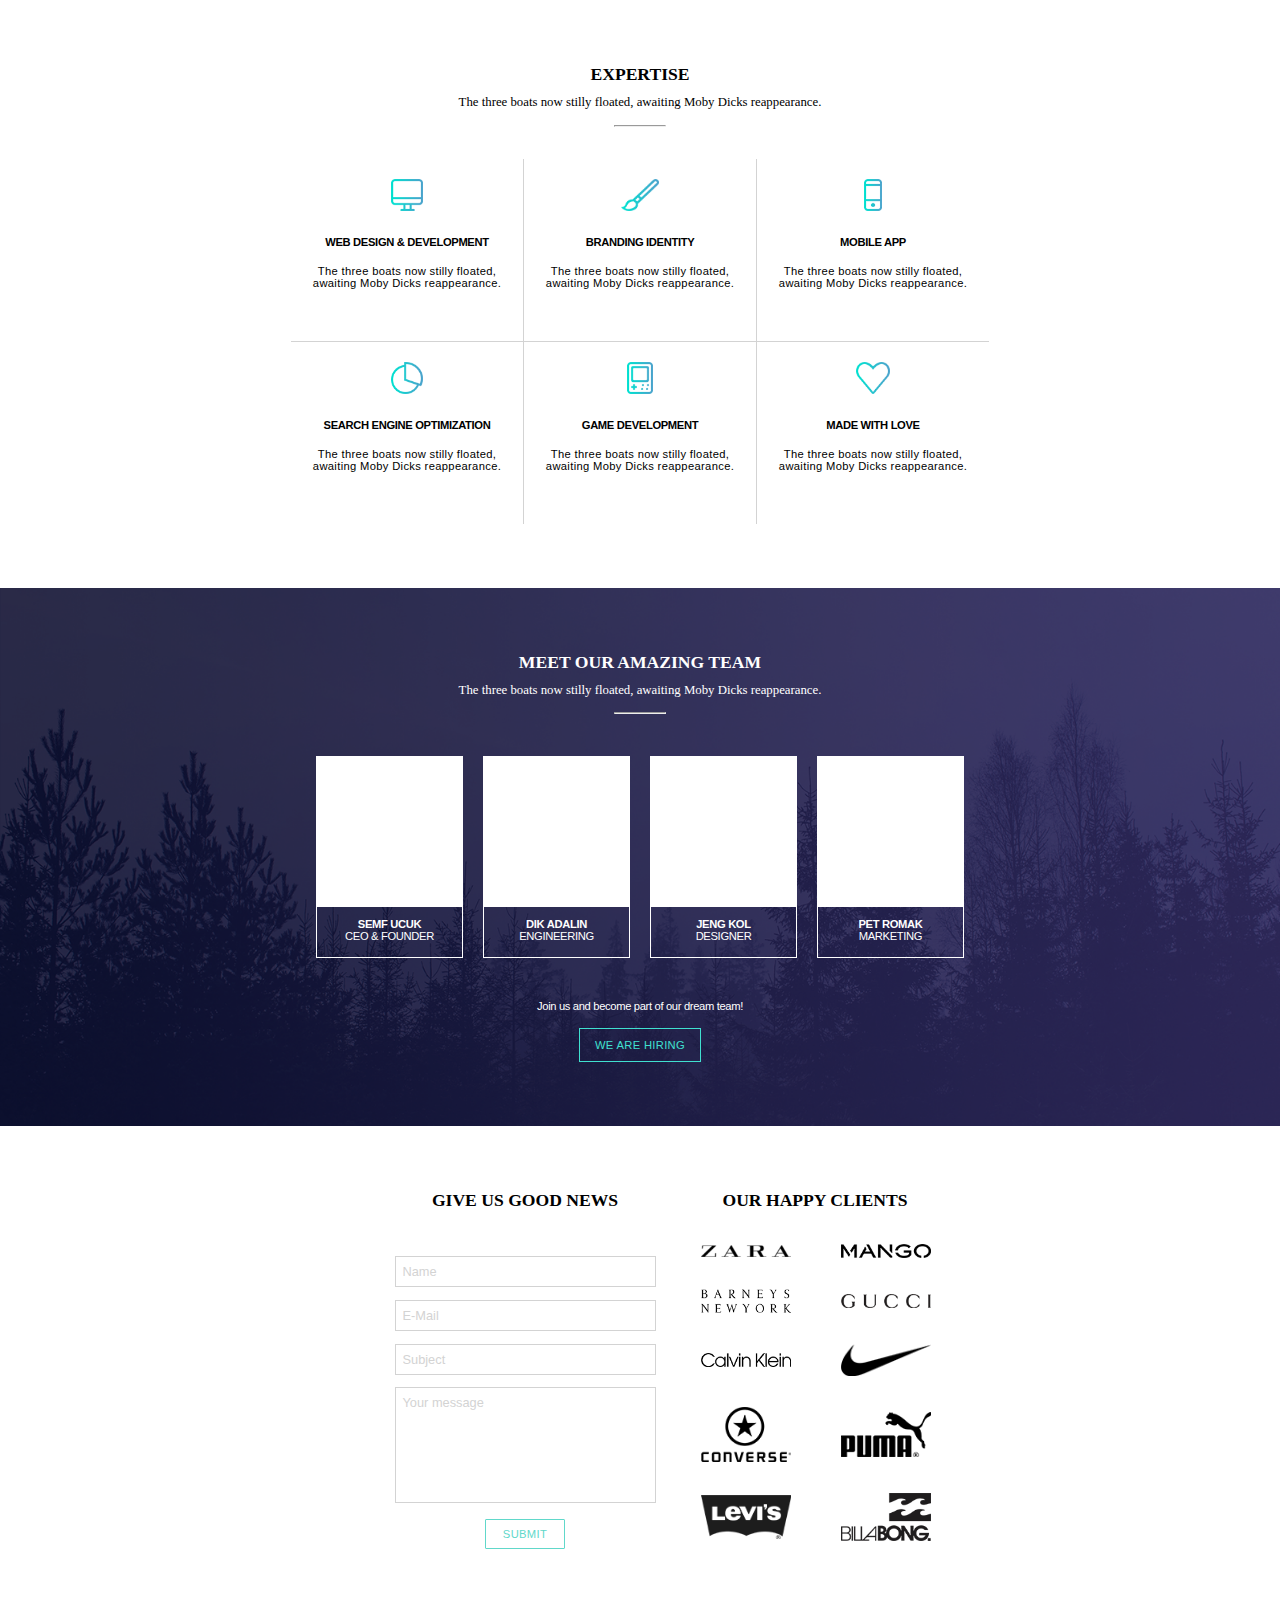
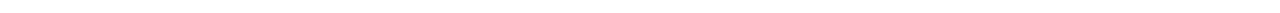
==== commit ffc44ba6: "Merge attempt" ====
--- a/index.html
+++ b/index.html
@@ -1,7 +1,7 @@
 <!DOCTYPE html>
 <html lang="en">
 <head>
-    <meta charset="UTF-8">
+  <meta charset="UTF-8">
     <meta http-equiv="X-UA-Compatible" content="IE=edge">
     <meta name="viewport" content="width=device-width, initial-scale=1.0">
     <title>Group 5 - PSD Exercise</title>
@@ -10,69 +10,149 @@
 <body>
     <header>
         <nav></nav>
-        <section id="hero-section"></section>
+          <section id="hero-section"></section>
     </header>
     <main>
-        <section id="our_Story-section"></section>
-        <section id="watch-section"></section>
-        <section id="expertise-section"></section>
-        <section id="team-section"></section>
+      <section id="our_Story-section"></section>
+      <section id="watch-section"></section>
+      <section id="expertise-section">
+        <h2>Expertise</h2>
+        <p id="expertise-subheading">The three boats now stilly floated, awaiting Moby Dicks reappearance.</p>
+          <div id="expertise-line">
+            <hr />
+          </div>
+          <div id="expertise-blocks">
+            <div id="exp1">
+              <img src="src/screen.png" />
+              <h3>Web design & development</h3>
+              <p> The three boats now stilly floated, awaiting Moby Dicks reappearance.</p>
+            </div>
+            <div id="exp2">
+              <img src="src/pen.png" />
+              <h3>Branding identity</h3>
+              <p>The three boats now stilly floated, awaiting Moby Dicks reappearance.</p>
+            </div>
+            <div id="exp3">
+              <img src="src/mobile.png" />
+              <h3>Mobile App</h3>
+              <p>The three boats now stilly floated, awaiting Moby Dicks reappearance.</p></div>
+              <div id="exp4">
+              <img src="src/graph.png" />
+              <h3>Search engine optimization</h3>
+              <p>The three boats now stilly floated, awaiting Moby Dicks reappearance.</p>
+            </div>
+            <div id="exp5">
+              <img src="src/gameboy.png" />
+              <h3>Game development</h3>
+              <p>The three boats now stilly floated, awaiting Moby Dicks reappearance.</p>
+            </div>
+            <div id="exp6">
+              <img src="src/heart.png" />
+              <h3>Made with love</h3>
+              <p>The three boats now stilly floated, awaiting Moby Dicks reappearance.</p>
+            </div>
+          </div>
+        </section>
+        <section id="team-section">
+          <div id="team-head">
+            <h2>Meet our amazing team</h2>
+            <p id="team-subheading">The three boats now stilly floated, awaiting Moby Dicks reappearance.</p>
+            <div id="team-line">
+              <hr />
+            </div>
+          </div>
+          <div id="team">
+            <div class="team">
+              <div class="team-pic">
+
+              </div>
+              <h3>Semf Ucuk</h3>
+              <p>CEO & Founder</p>
+            </div>
+            <div class="team">
+              <div class="team-pic">
+
+              </div>
+              <h3>Dik Adalin</h3>
+              <p>Engineering</p>
+            </div>
+            <div class="team">
+              <div class="team-pic">
+
+              </div>
+              <h3>Jeng Kol</h3>
+              <p>Designer</p>
+            </div>
+            <div class="team">
+              <div class="team-pic">
+              </div>
+              <h3>Pet Romak</h3>
+              <p>Marketing</p>
+            </div>
+          </div>
+          <div id="team-foot">
+            <div><p>Join us and become part of our dream team!</p></div>
+            <div id="hiring">
+              <p>We are hiring</p>
+            </div>
+          </div>
+        </section>
         <section id="contact-client-section">
-            <div id="contact-form">
-            <form action="submission.html" method="POST">
-                <h2>Give us good news</h2>
-                <section class="name">
-                  <input type="text" name="name" id="name" value="Name" class="contact-form" />
+          <div id="contact-form">
+          <form action="submission.html" method="POST">
+              <h2>Give us good news</h2>
+              <section class="name">
+                <input type="text" name="name" id="name" value="Name" class="contact-form" />
+              </section>
+              <section class="email">
+                <input type="email" name="email" id="email" value="E-Mail" class="contact-form" />
+              </section>
+              <section class="subject">
+                  <input type="text" name="subject" id="subject" value="Subject" class="contact-form" />
                 </section>
-                <section class="email">
-                  <input type="email" name="email" id="email" value="E-Mail" class="contact-form" />
-                </section>
-                <section class="subject">
-                    <input type="text" name="subject" id="subject" value="Subject" class="contact-form" />
-                  </section>
-                <section class="message">
-                  <textarea id="message" name="message" rows="4" >Your message</textarea>
-                </section>
-                <section class="submission">
-                    <input type="submit" value="Submit" />
-                </section>
-            </div>
-            <div id="clients">
-                <h2>Our happy clients</h2>
-                <div id="logos">
-                    <div class="logos">
-                        <img src="src/Zara_Logo.png" alt="Zara">
-                    </div>
-                    <div class="logos">
-                        <img src="src/Logo_of_Mango_(new).png" alt="Mango">
-                    </div>
-                    <div class="logos">
-                        <img src="src/1280px-Barneys_New_York_Logo.png" alt="Barneys">
-                    </div>
-                    <div class="logos">
-                        <img src="src/1280px-Gucci_Logo.png" alt="Gucci">
-                    </div>
-                    <div class="logos">
-                        <img src="src/Calvin_klein_logo.png" alt="Calvin Klein">
-                    </div>
-                    <div class="logos">
-                        <img src="src/1280px-Logo_NIKE.png" alt="Nike">
-                    </div>
-                    <div class="logos">
-                        <img src="src/Converse_logo.png" alt="Converse">
-                    </div>
-                    <div class="logos">
-                        <img src="src/Puma_Logo.png" alt="Puma">
-                    </div>
-                    <div class="logos">
-                        <img src="src/1280px-Levi's_logo.png" alt="Levi's">
-                    </div>
-                    <div class="logos">
-                        <img src="src/Billabong.png" alt="Billabong">
-                    </div>
-                </div>
-            </div>
-        </section>
-    </main> 
+              <section class="message">
+                <textarea id="message" name="message" rows="4" >Your message</textarea>
+              </section>
+              <section class="submission">
+                  <input type="submit" value="Submit" />
+              </section>
+          </div>
+          <div id="clients">
+              <h2>Our happy clients</h2>
+              <div id="logos">
+                  <div class="logos">
+                      <img src="src/Zara_Logo.png" alt="Zara">
+                  </div>
+                  <div class="logos">
+                      <img src="src/Logo_of_Mango_(new).png" alt="Mango">
+                  </div>
+                  <div class="logos">
+                      <img src="src/1280px-Barneys_New_York_Logo.png" alt="Barneys">
+                  </div>
+                  <div class="logos">
+                      <img src="src/1280px-Gucci_Logo.png" alt="Gucci">
+                  </div>
+                  <div class="logos">
+                      <img src="src/Calvin_klein_logo.png" alt="Calvin Klein">
+                  </div>
+                  <div class="logos">
+                      <img src="src/1280px-Logo_NIKE.png" alt="Nike">
+                  </div>
+                  <div class="logos">
+                      <img src="src/Converse_logo.png" alt="Converse">
+                  </div>
+                  <div class="logos">
+                      <img src="src/Puma_Logo.png" alt="Puma">
+                  </div>
+                  <div class="logos">
+                      <img src="src/1280px-Levi's_logo.png" alt="Levi's">
+                  </div>
+                  <div class="logos">
+                      <img src="src/Billabong.png" alt="Billabong">
+                  </div>
+              </div>
+          </div>
+      </section>
+      </main> 
 </body>
-</html>+</html>
--- a/style.css
+++ b/style.css
@@ -1,6 +1,11 @@
 * {
-    margin: 0;
-}
+  margin: 0;
+}
+
+body {
+text-align: center;
+}
+
 
 footer {
 
@@ -21,15 +26,265 @@
 
 }
 
+/* start expertise-section by Ve */
+
 #expertise-section {
-
-}
+display: inline-block;
+text-align: center;
+padding-top: 5%;
+padding-bottom: 5%;
+}
+
+#expertise-section h2 {
+  text-transform: uppercase;
+  font-size: 1.1em;
+}
+
+#expertise-subheading {
+  font-size: 0.8em;
+  margin-top: 0.8em;
+}
+
+
+#expertise-line {
+  display: flex;
+  justify-content: center;
+}
+
+#expertise-line hr {
+  width: 50px;
+  margin-top: 0.9em;
+}
+
+#expertise-blocks {
+  display: flex;
+  flex-wrap: wrap;
+  max-width: 700px;
+  justify-content: center;
+  margin-top: 32px;
+  }
+
+#expertise-blocks div {
+    height: 150px;
+    max-width: 200px;
+    padding-left: 16px;
+    padding-right: 16px;
+    padding-bottom: 32px;
+  }
+
+#expertise-blocks img {
+  height: 2rem;
+  margin-bottom: 1.3rem;
+  margin-top: 1.3rem;
+}
+
+#expertise-blocks h3 {
+  text-transform: uppercase;
+  font-family: Arial, Helvetica, sans-serif;
+  letter-spacing: -0.03em;
+  font-size: 0.7em;
+  margin-bottom: 1.5em;
+}
+
+#expertise-blocks p {
+  font-family: Arial, Helvetica, sans-serif;
+  letter-spacing: 0.03em;
+  font-size: 0.7em;
+}
+
+#exp1 {
+  border-bottom: 1px solid lightgray;
+  }
+
+#exp2 {
+  border-bottom: 1px solid lightgray;
+  border-left:1px solid lightgray;
+  border-right: 1px solid lightgray;
+}
+
+#exp3 {
+  border-bottom: 1px solid lightgray;
+}
+
+#exp5 {
+  border-right: 1px solid lightgray;
+  border-left: 1px solid lightgray;
+}
+
+@media only screen and (max-width: 800px) {
+  #expertise-blocks {
+    display: flex;
+    flex-wrap: wrap;
+    flex-direction: column; 
+    justify-content: center;
+    align-items: center;
+    margin-top: 32px;
+    }
+
+    #exp1 {
+      border-top: 0px;
+      border-right: 0px;
+      border-left: 0px;
+      border-bottom: 1px solid lightgray;
+      }
+  
+    #exp2 {
+      border-top: 0px;
+      border-right: 0px;
+      border-left: 0px;
+      border-bottom: 1px solid lightgray;
+    }
+  
+    #exp3 {
+      border-top: 0px;
+      border-right: 0px;
+      border-left: 0px;
+      border-bottom: 1px solid lightgray;
+    }
+
+    #exp4 {
+      border-top: 0px;
+      border-right: 0px;
+      border-left: 0px;
+      border-bottom: 1px solid lightgray;
+    }
+  
+    #exp5 {
+      border-top: 0px;
+      border-right: 0px;
+      border-left: 0px;
+      border-bottom: 1px solid lightgray;
+    }
+}
+
+
+/* end expertise-section by Ve */
+
+/* start team-section by Ve */
 
 #team-section {
-
-}
+text-align: center;
+display: flex;
+flex-direction: column;
+padding-top: 5%;
+padding-bottom: 5%;
+background-image: url("src/bgk-header.png");
+background-size: cover;
+}
+
+#team-section h2 {
+  text-transform: uppercase;
+  font-size: 1.1em;
+  text-align: center;
+  color: white;
+}
+
+#team-subheading {
+  font-size: 0.8em;
+  margin-top: 0.8em;
+  color: white;
+}
+
+
+#team-line {
+  display: flex;
+  justify-content: center;
+}
+
+#team-line hr {
+  width: 50px;
+  margin-top: 0.9em;
+}
+
+#team {
+  display: flex;
+  flex-wrap: wrap;
+  flex-direction: row;
+  justify-content: center;
+  margin-top: 32px;
+}
+
+.team {
+  border: 1px solid white;
+  height: 200px;
+  width: 145px;
+  margin: 10px;
+  color: white;
+}
+
+.team-pic {
+  height: 75%;
+  background-color: white;
+}
+
+#team h3 {
+  text-transform: uppercase;
+  font-family: Arial, Helvetica, sans-serif;
+  letter-spacing: -0.03em;
+  font-size: 0.7em;
+  margin-top: 1em;
+  font-weight: bold;
+}
+
+#team p {
+  text-transform: uppercase;
+  font-family: Arial, Helvetica, sans-serif;
+  letter-spacing: -0.03em;
+  font-size: 0.7em;
+  font-weight: lighter;
+}
+
+#team-foot {
+  margin-top: 32px;
+  text-align: center;
+  display: flex;
+  justify-content: center;
+  flex-direction: column;
+}
+
+#team-foot p {
+  font-family: Arial, Helvetica, sans-serif;
+  letter-spacing: -0.03em;
+  font-size: 0.7em;
+  font-weight: lighter;
+  color: white;
+}
+
+#hiring {
+  border: 1px solid turquoise;
+  margin-top: 16px;
+  text-align: center;
+  width: 120px;
+  margin-left: auto;
+  margin-right: auto;
+}
+
+#hiring p {
+  text-transform: uppercase;
+  color: turquoise;
+  font-family: Arial, Helvetica, sans-serif;
+  letter-spacing: 0.03em;
+  font-size: 0.7em;
+  font-weight: lighter;
+  padding: 10px;
+  text-align: center;
+}
+
+@media only screen and (max-width: 800px) {
+  #team {
+    display: flex;
+    flex-wrap: wrap;
+    flex-direction: column; 
+    justify-content: center;
+    align-items: center;
+    margin-top: 32px;
+    }
+}
+
+/* end team-section by Ve */
 
 /* start contact & clients section by ve */
+
 
 #contact-client-section {
     display: flex;
@@ -121,6 +376,10 @@
         padding-bottom: 48px;
 
     }
+
+    #logos {
+       margin-bottom: 48px;
+    }
     
   }
 
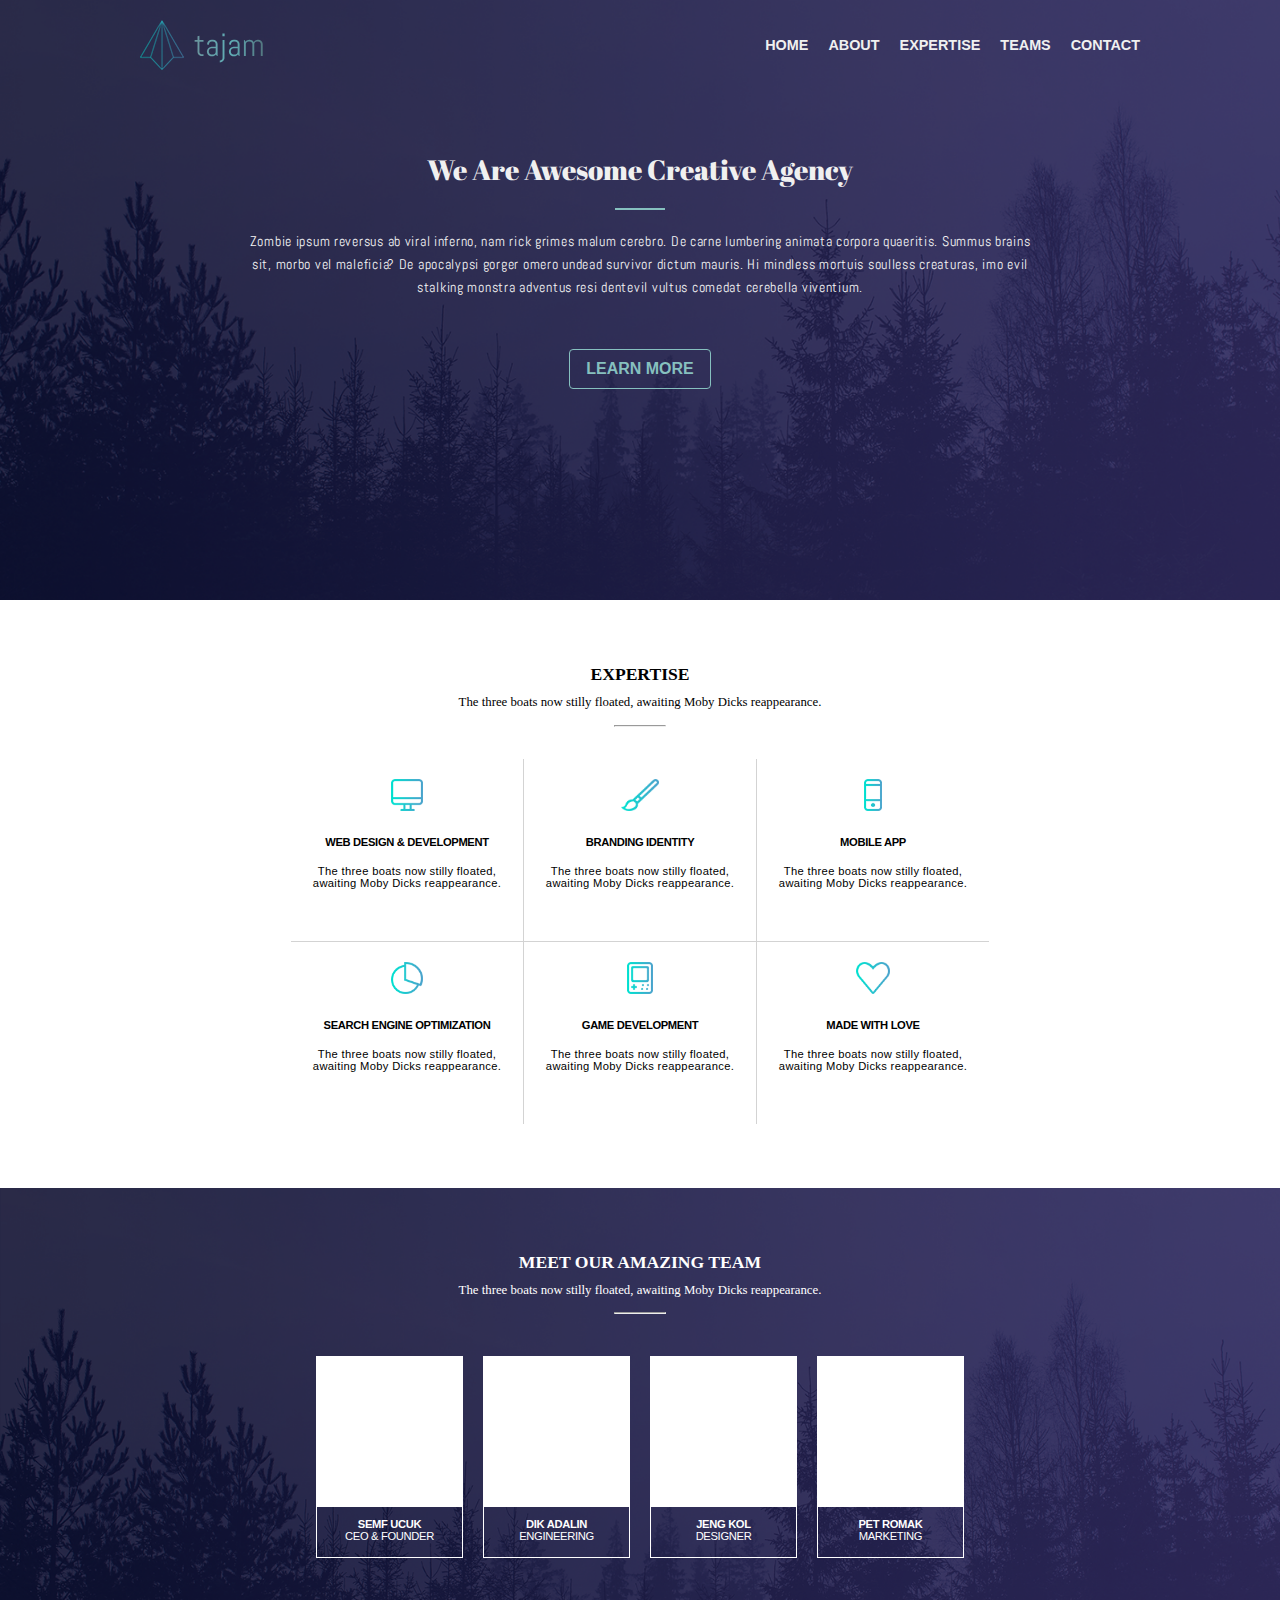
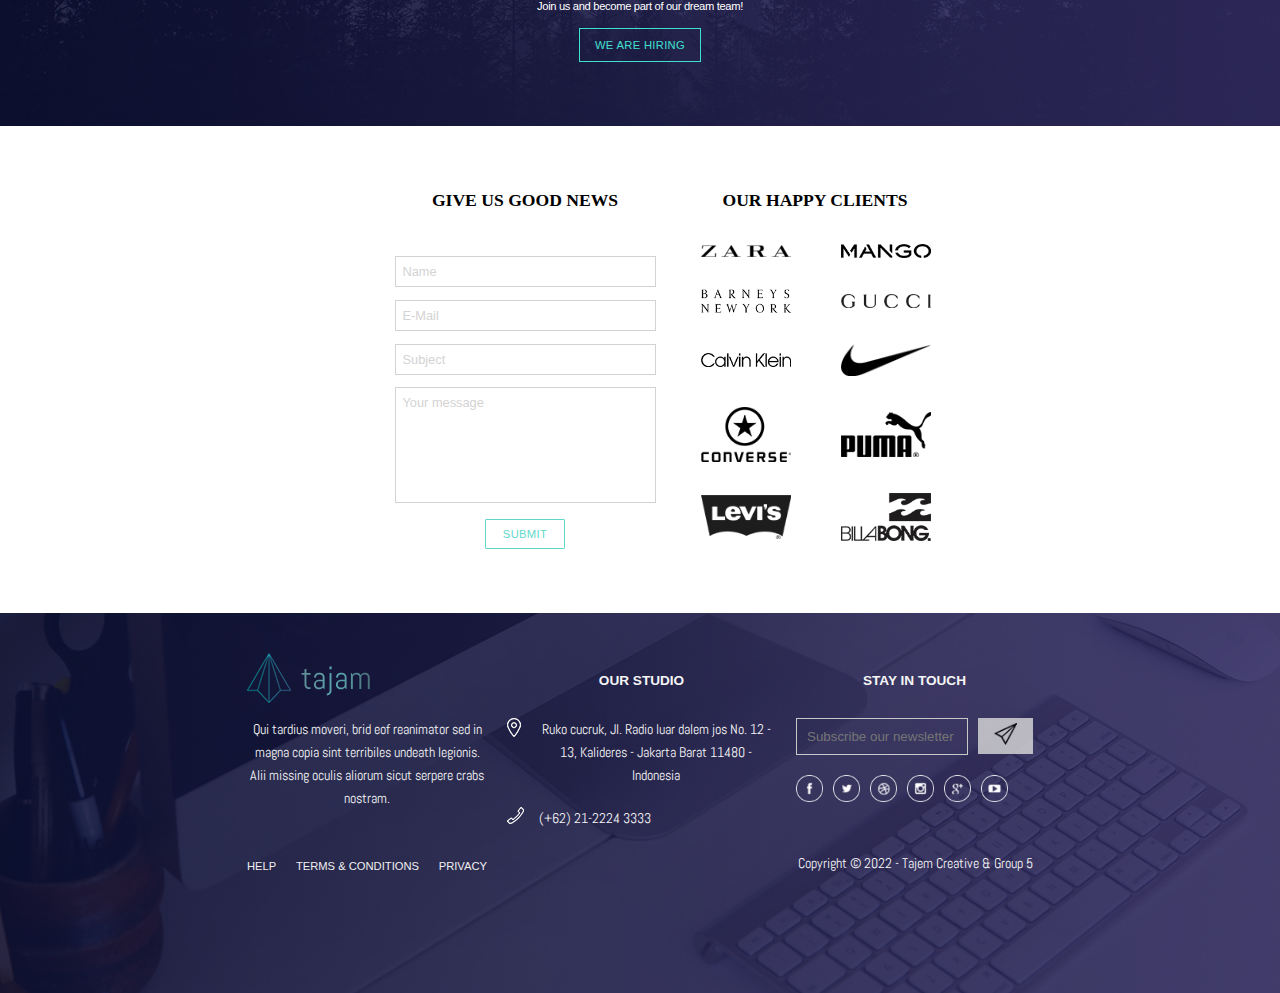
==== commit 72db43d5: "Merge branch 'main' into ve-sections" ====
--- a/index.html
+++ b/index.html
@@ -1,16 +1,73 @@
 <!DOCTYPE html>
 <html lang="en">
-<head>
-  <meta charset="UTF-8">
-    <meta http-equiv="X-UA-Compatible" content="IE=edge">
-    <meta name="viewport" content="width=device-width, initial-scale=1.0">
+  <head>
+    <meta charset="UTF-8" />
+    <meta http-equiv="X-UA-Compatible" content="IE=edge" />
+    <meta name="viewport" content="width=device-width, initial-scale=1.0" />
+    <link rel="stylesheet" href="./style.css" />
+
+    <link rel="preconnect" href="https://fonts.googleapis.com" />
+    <link rel="preconnect" href="https://fonts.gstatic.com" crossorigin />
+    <link
+      href="https://fonts.googleapis.com/css2?family=Abel&display=swap"
+      rel="stylesheet"
+    />
+    <link
+      href="https://fonts.googleapis.com/css2?family=Maven+Pro&display=swap"
+      rel="stylesheet"
+    />
+    <link
+      href="https://fonts.googleapis.com/css2?family=Abril+Fatface&display=swap"
+      rel="stylesheet"
+    />
+
+    <link
+      href="https://fonts.googleapis.com/css2?family=Quicksand:wght@300;400&display=swap"
+      rel="stylesheet"
+    />
+    <link
+      href="https://fonts.googleapis.com/css2?family=Open+Sans:wght@300;400&display=swap"
+      rel="stylesheet"
+    />
+
+    <link
+      href="https://fonts.googleapis.com/css2?family=Montserrat:wght@200;300;400&display=swap"
+      rel="stylesheet"
+    />
+
     <title>Group 5 - PSD Exercise</title>
-    <link rel="stylesheet" href="style.css">
-</head>
-<body>
+  </head>
+  <body>
     <header>
-        <nav></nav>
-          <section id="hero-section"></section>
+      <nav>
+        <div class="logo">
+          <img src="./assets/logo.png" />
+          <span class="tajam">tajam</span>
+        </div>
+        <div style="margin-left: auto">
+          <ul class="navLinkList">
+            <li><a href="#hero-section" class="menuLink">Home</a></li>
+            <li><a href="#hero-section" class="menuLink">About</a></li>
+            <li><a href="#expertise-section" class="menuLink">Expertise</a></li>
+            <li><a href="#team-section" class="menuLink">Teams</a></li>
+            <li>
+              <a href="#contact_client-section" class="menuLink">Contact</a>
+            </li>
+          </ul>
+        </div>
+      </nav>
+      <section id="hero-section">
+        <h1>We Are Awesome Creative Agency</h1>
+        <div class="divider"></div>
+        <p class="introText">
+          Zombie ipsum reversus ab viral inferno, nam rick grimes malum cerebro.
+          De carne lumbering animata corpora quaeritis. Summus brains sit​​,
+          morbo vel maleficia? De apocalypsi gorger omero undead survivor dictum
+          mauris. Hi mindless mortuis soulless creaturas, imo evil stalking
+          monstra adventus resi dentevil vultus comedat cerebella viventium.
+        </p>
+        <div class="learnMoreButton">Learn More</div>
+      </section>
     </header>
     <main>
       <section id="our_Story-section"></section>
@@ -153,6 +210,91 @@
               </div>
           </div>
       </section>
-      </main> 
+      </main>
+          <footer>
+      <div>
+        <div class="logo" style="margin-bottom: 15px">
+          <img src="./assets/logo.png" />
+          <span class="tajam">tajam</span>
+        </div>
+        <p>
+          Qui tardius moveri, brid eof reanimator sed in magna copia sint
+          terribiles undeath legionis. Alii missing oculis aliorum sicut serpere
+          crabs nostram.
+        </p>
+        <div
+          style="
+            display: flex;
+            justify-content: space-between;
+            margin-top: 50px;
+          "
+        >
+          <a href="#" class="footerLink">Help</a>
+          <a href="#" class="footerLink">Terms & Conditions</a>
+          <a href="#" class="footerLink">Privacy</a>
+        </div>
+      </div>
+
+      <div
+        style="
+          display: flex;
+          flex-direction: column;
+          gap: 10px;
+          padding-top: 20px;
+        "
+      >
+        <h4 style="margin-bottom: 10px">Our Studio</h4>
+        <div class="studioInfo">
+          <img src="./assets/big104.png" />
+          <p>
+            Ruko cucruk, Jl. Radio luar dalem jos No. 12 - 13, Kalideres -
+            Jakarta Barat 11480 - Indonesia
+          </p>
+        </div>
+        <div class="studioInfo">
+          <img src="./assets/phone351.png" />
+          <p>(+62) 21-2224 3333</p>
+        </div>
+      </div>
+
+      <div>
+        <h4 style="margin-top: 20px">Stay in Touch</h4>
+        <div
+          style="
+            display: flex;
+            gap: 10px;
+            align-items: center;
+            margin-top: 30px;
+          "
+        >
+          <input
+            class="subscribeInput"
+            placeholder="Subscribe our newsletter"
+          />
+          <div
+            style="
+              background: rgb(220, 220, 220);
+              padding: 5px 15px;
+              opacity: 0.8;
+            "
+          >
+            <img src="./assets/paper122.png" style="width: 90%; height: auto" />
+          </div>
+        </div>
+        <div style="display: flex; gap: 10px; margin-top: 20px">
+          <img src="./assets/facebook.png" class="socialMediaIcon" />
+          <img src="./assets/twitter.png" class="socialMediaIcon" />
+          <img src="./assets/dribbble.png" class="socialMediaIcon" />
+          <img src="./assets/instagram.png" class="socialMediaIcon" />
+          <img src="./assets/gplus.png" class="socialMediaIcon" />
+          <img src="./assets/youtube.png" class="socialMediaIcon" />
+        </div>
+        <div style="margin-top: 50px">
+          <p style="text-align: right; max-width: 250px">
+            Copyright &copy; 2022 - Tajem Creative & Group 5
+          </p>
+        </div>
+      </div>
+    </footer>
 </body>
 </html>
--- a/style.css
+++ b/style.css
@@ -2,28 +2,120 @@
   margin: 0;
 }
 
+h1 {
+  color: rgb(240, 240, 240);
+  font-family: "Abril Fatface";
+  font-size: 1.75rem;
+  font-weight: lighter;
+}
+
+h4 {
+  color: rgb(245, 245, 245);
+  font-weight: bold;
+  font-family: Arial, Helvetica, sans-serif;
+  font-size: 0.85rem;
+  text-transform: uppercase;
+}
+
+header {
+  background-image: url("./assets/bgk-header.png");
+  background-position: center;
+  background-repeat: no-repeat;
+  background-size: cover;
+  height: 600px;
+}
+
 body {
 text-align: center;
 }
 
-
 footer {
-
+  background-image: url("./assets/bgk-footer.png");
+  height: 300px;
+  background-position: center;
+  background-repeat: no-repeat;
+  background-size: cover;
+  display: flex;
+  justify-content: center;
+  padding: 40px;
+  gap: 20px;
+}
+
+footer p {
+  max-width: 240px;
+  color: rgb(245, 245, 245);
+  font-family: "Abel";
+  line-height: 1.6em;
+  font-size: 0.9rem;
 }
 
 nav {
-
-}
-
-#hero-section {
-}
-
-#our_story-section {
-
-}
-
-#watch-section {
-
+  display: flex;
+  width: 1000px;
+  margin: 0 auto;
+  padding: 20px;
+  align-items: center;
+}
+
+.divider {
+  border-bottom: 2px solid rgb(134 192 191);
+  margin: 10px;
+  width: 50px;
+  margin: 20px auto;
+}
+
+.footerLink {
+  text-decoration: none;
+  font-family: Arial, Helvetica, sans-serif;
+  text-transform: uppercase;
+  color: rgb(240, 240, 240);
+  font-size: 0.7rem;
+}
+.introText {
+  color: rgb(245, 245, 245);
+  width: 800px;
+  line-height: 1.6em;
+  font-family: "Abel";
+  font-size: 0.9rem;
+  letter-spacing: 0.05em;
+}
+
+.learnMoreButton {
+  padding: 10px;
+  font-family: Arial, Helvetica, sans-serif;
+  border: 1px solid rgb(134, 192, 191);
+  width: 120px;
+  margin: 50px auto;
+  color: rgb(134, 192, 191);
+  font-weight: 600;
+  text-transform: uppercase;
+  border-radius: 4px;
+}
+
+.menuLink {
+  color: rgb(240, 240, 240);
+  font-weight: 600;
+  text-decoration: none;
+  font-family: Arial, Helvetica;
+  text-transform: uppercase;
+  font-size: 0.9rem;
+}
+
+.navLinkList {
+  list-style-type: none;
+  display: flex;
+  gap: 20px;
+}
+
+.navLinkList li {
+  display: inline-block;
+}
+
+.logo {
+  display: flex;
+  align-items: center;
+  gap: 10px;
+  opacity: 0.7;
 }
 
 /* start expertise-section by Ve */
@@ -385,5 +477,58 @@
 
   /* end contact & clients section by ve */
 
-
-
+.socialMediaIcon {
+  width: 27px;
+  height: auto;
+}
+
+.studioInfo {
+  display: flex;
+  gap: 15px;
+  align-items: flex-start;
+  margin-top: 10px;
+}
+
+.subscribeInput {
+  background: transparent;
+  padding: 10px 10px;
+  border: 1px solid rgb(200, 200, 200);
+  color: rgb(240, 240, 240);
+  width: 150px;
+}
+
+.tajam {
+  font-size: 2rem;
+  font-family: Abel;
+
+  color: transparent;
+  background: linear-gradient(
+    90deg,
+    rgba(134, 192, 191, 1) 0%,
+    rgba(119, 230, 228, 1) 51%,
+    rgba(99, 147, 146, 1) 100%
+  );
+  background-clip: text;
+}
+
+#hero-section {
+  text-align: center;
+  width: 800px;
+  margin: 0 auto;
+  margin-top: 60px;
+}
+
+#our_story-section {
+}
+
+#watch-section {
+}
+
+#expertise-section {
+}
+
+#team-section {
+}
+
+#contact-section {
+}
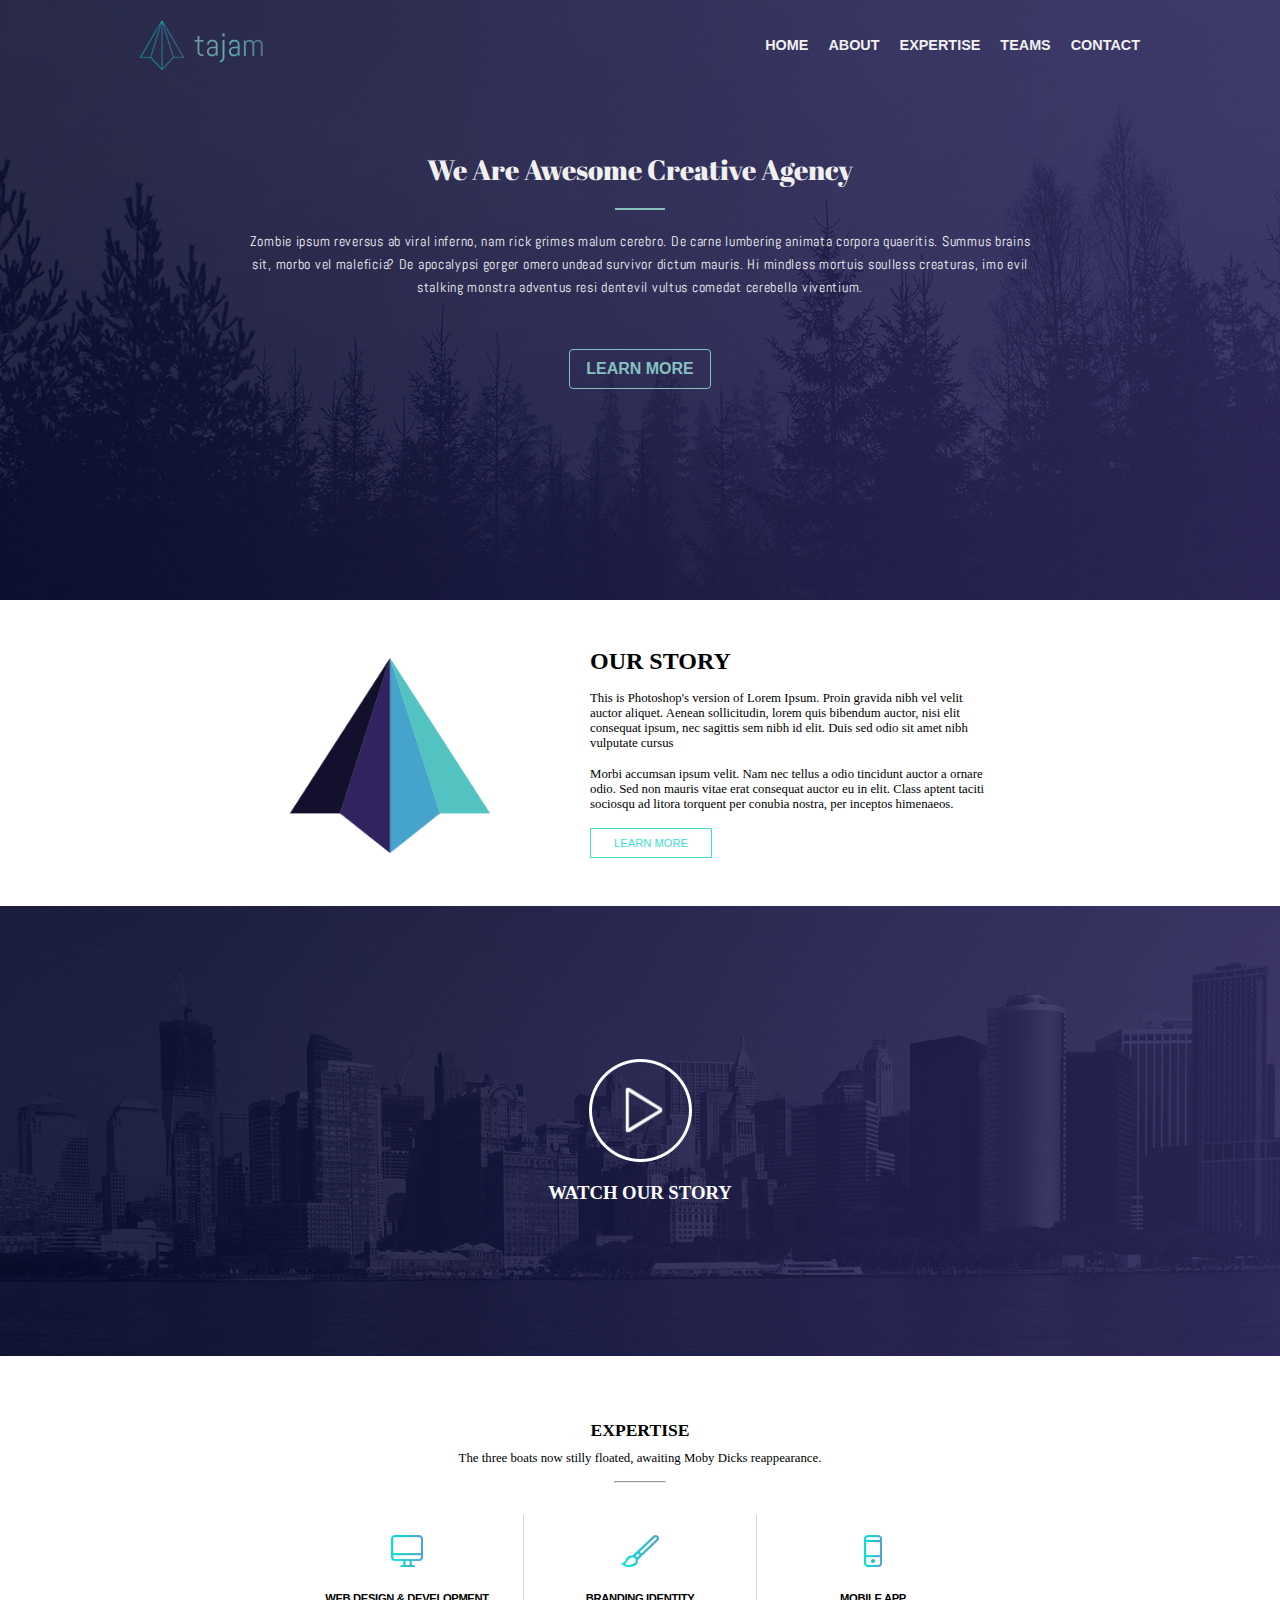
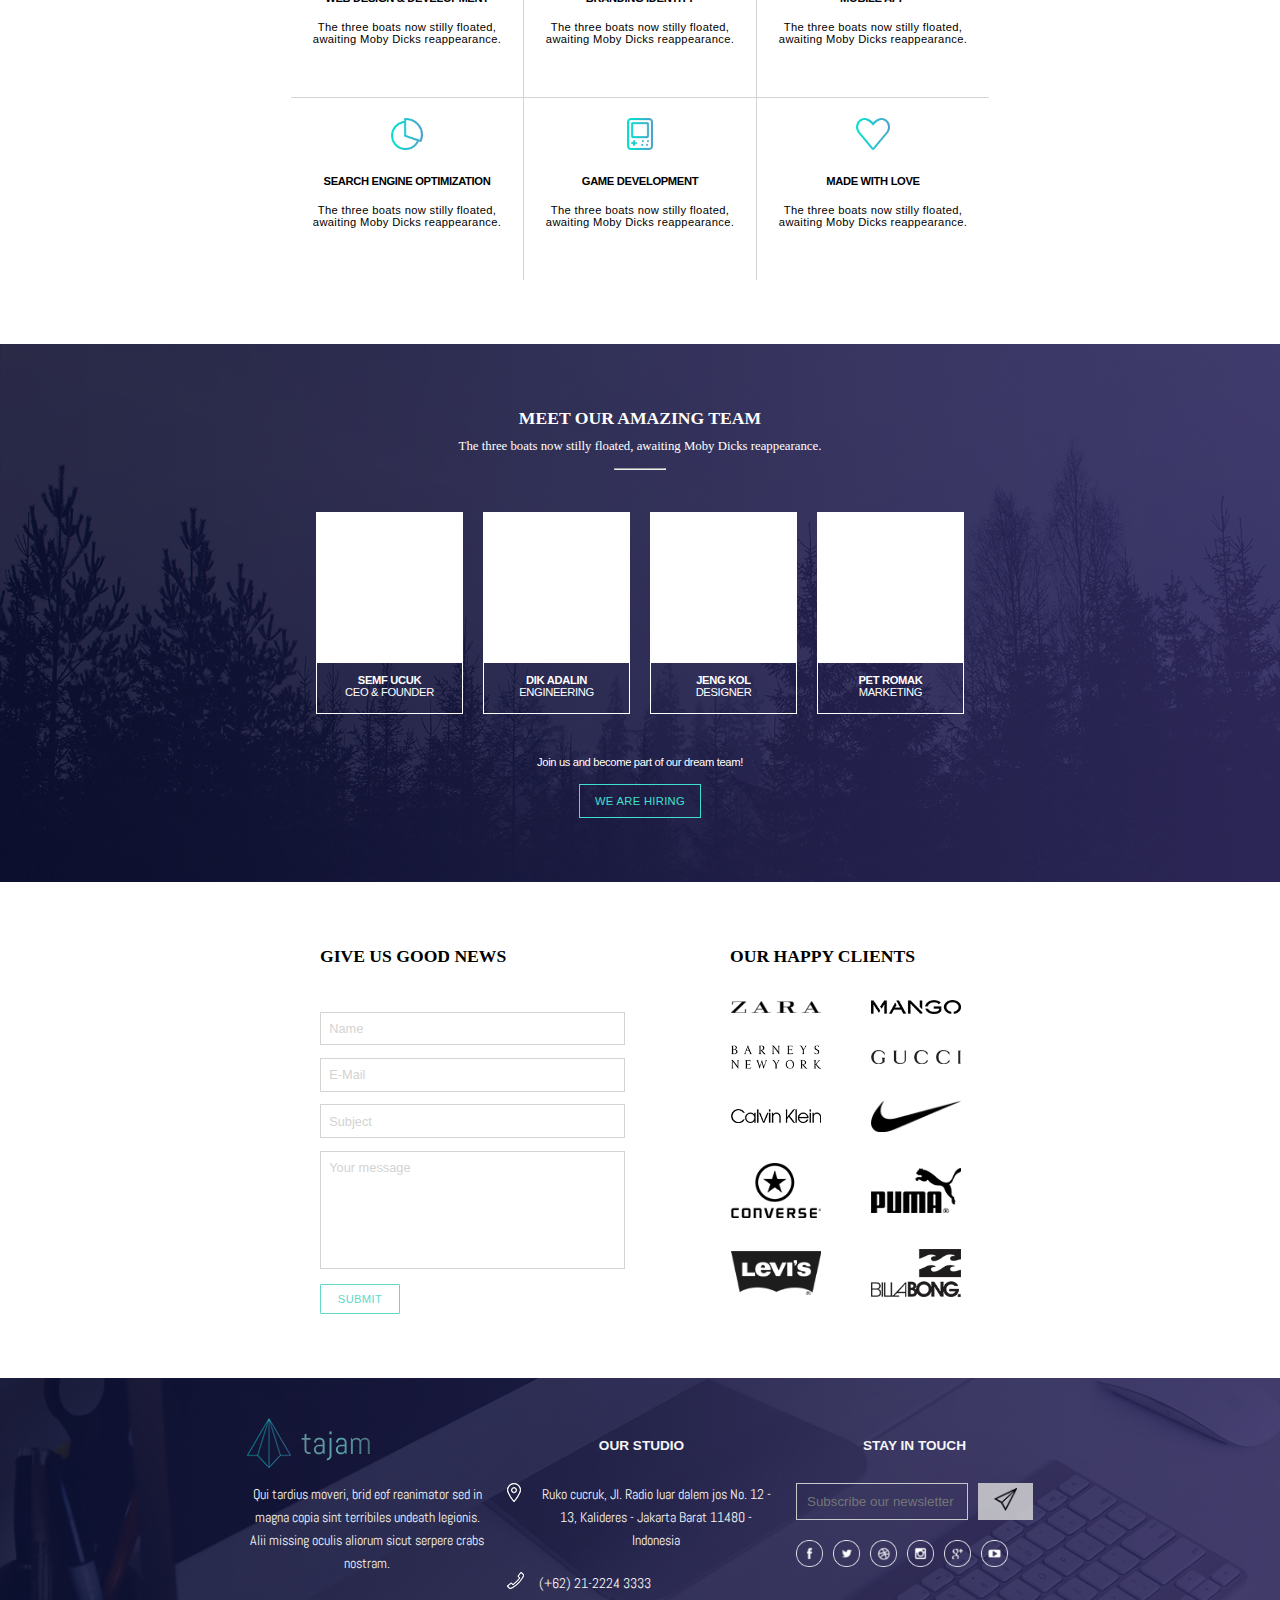
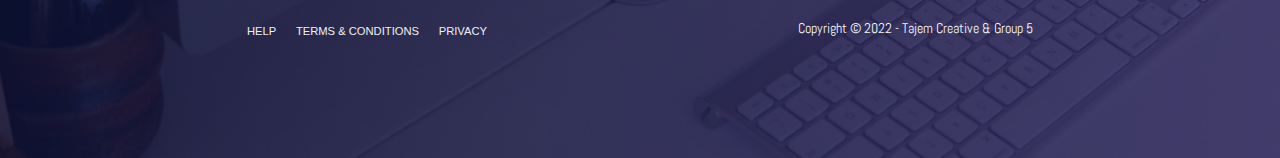
==== commit 620eb7ee: "Main structure finished" ====
--- a/index.html
+++ b/index.html
@@ -70,8 +70,27 @@
       </section>
     </header>
     <main>
-      <section id="our_Story-section"></section>
-      <section id="watch-section"></section>
+    <section id="our_Story-section">
+      <div id="logo" >
+        <img src="src/logo-big.png"  >  
+      </div>
+      <div id="story" >
+        <h2>Our story</h2>
+        <p class="story-text">This is Photoshop's version  of Lorem Ipsum. Proin gravida nibh vel velit auctor aliquet.  Aenean sollicitudin, lorem quis bibendum auctor, nisi elit consequat ipsum, nec sagittis sem nibh id elit. Duis sed odio sit amet nibh vulputate cursus </p>
+        <p class="story-text">Morbi accumsan ipsum velit. Nam nec tellus a odio tincidunt auctor a ornare odio. Sed non  mauris vitae erat consequat auctor eu in elit. Class aptent taciti sociosqu ad litora torquent per conubia nostra, per inceptos himenaeos.</p>
+        <div id="learn">
+          <p>Learn more</p>
+        </div>
+      </div>
+        </section>
+    <section id="watch-section" class="WATCH OUR STORY">
+      <div class="video">
+          <img src="src/play.png"> 
+      </div>
+      <div class="video">
+        <h3> Watch our story </h3>
+      </div>
+          </section>
       <section id="expertise-section">
         <h2>Expertise</h2>
         <p id="expertise-subheading">The three boats now stilly floated, awaiting Moby Dicks reappearance.</p>
--- a/style.css
+++ b/style.css
@@ -381,15 +381,15 @@
 #contact-client-section {
     display: flex;
     justify-content: center;
-    max-width: 700px;
+    margin-right: auto;
     margin-left: auto;
-    margin-right: auto;
     padding-top: 5%;
     padding-bottom: 5%;
+    text-align: left;
 }
 
 #contact-form {
-    width: 350px;
+    width: 410px;
 }
 
 #contact-client-section h2 {
@@ -453,27 +453,28 @@
 }
 
 @media only screen and (max-width: 800px) {
-    #contact-client-section {
-        display: flex;
-        flex-wrap: wrap;
-        flex-direction: column; 
-        justify-content: center;
-        align-items: center;
-        text-align: center;
-    }
-
-    #contact-form {
-        border-bottom: 1px solid lightgray;
-        margin-bottom: 48px;
-        padding-bottom: 48px;
-
-    }
-
-    #logos {
-       margin-bottom: 48px;
-    }
-    
+  #contact-client-section {
+      display: flex;
+      flex-wrap: wrap;
+      flex-direction: column; 
+      justify-content: center;
+      align-items: center;
+      text-align: center;
   }
+
+  #contact-form {
+      border-bottom: 1px solid lightgray;
+      margin-bottom: 48px;
+      padding-bottom: 48px;
+      width: 350px;
+
+  }
+
+  #logos {
+     margin-bottom: 48px;
+  }
+  
+}
 
   /* end contact & clients section by ve */
 
@@ -511,6 +512,7 @@
   background-clip: text;
 }
 
+
 #hero-section {
   text-align: center;
   width: 800px;
@@ -518,17 +520,101 @@
   margin-top: 60px;
 }
 
-#our_story-section {
-}
+
+#our_Story-section {
+  display: flex;
+  flex-wrap: wrap;
+  flex-direction: row;
+  width: 700px;
+  margin: 48px auto;
+}
+
+#logo {
+  width: 200px;
+  margin-right: 100px;
+}
+
+#logo img {
+  width: 200px;
+  padding-top: 10px;
+}
+
+#story {
+  text-align: left;
+  display: flex;
+  flex-direction: column;
+  justify-content: flex-start;
+  width: 400px;
+}
+
+#story h2 {
+  text-transform: uppercase;
+  margin-bottom: 16px;
+}
+
+.story-text {
+  margin-bottom: 16px;
+  font-size: 0.8em;
+}
+
+#learn {
+  border: 1px solid turquoise;
+  text-align: center;
+  width: 120px;
+}
+
+#learn p {
+  text-transform: uppercase;
+  color: turquoise;
+  font-family: Arial, Helvetica, sans-serif;
+  font-size: 0.7em;
+  font-weight: lighter;
+  padding: 8px;
+}
+
 
 #watch-section {
-}
-
-#expertise-section {
-}
-
-#team-section {
-}
-
-#contact-section {
-}
+  background-image: url("src/bgk-middle.png");
+  background-position: center;
+  background-repeat: no-repeat;
+  background-size: cover;
+  width: 100%;
+  height: 450px;
+  display: flex;
+  justify-content: center;
+  align-items: center;
+  flex-direction: column;
+  gap: 20px;
+}
+
+.video h3 {
+  text-transform: uppercase;
+}
+
+
+.background {
+   display: flex;
+   justify-content: baseline;
+   display: contents;
+   padding-bottom: 0%;
+}
+
+.video {
+  display: flex;
+  color: white;
+  text-align: center ;
+  top: 80%;
+  left: 48%;
+  visibility: visible;
+  padding: auto;
+}
+.icon {
+   cursor: pointer;
+   display: flex;
+   content: icon;
+   color: white;
+   top: 65%;
+   left: 50%;
+   align-content: center;
+   padding: auto;
+}
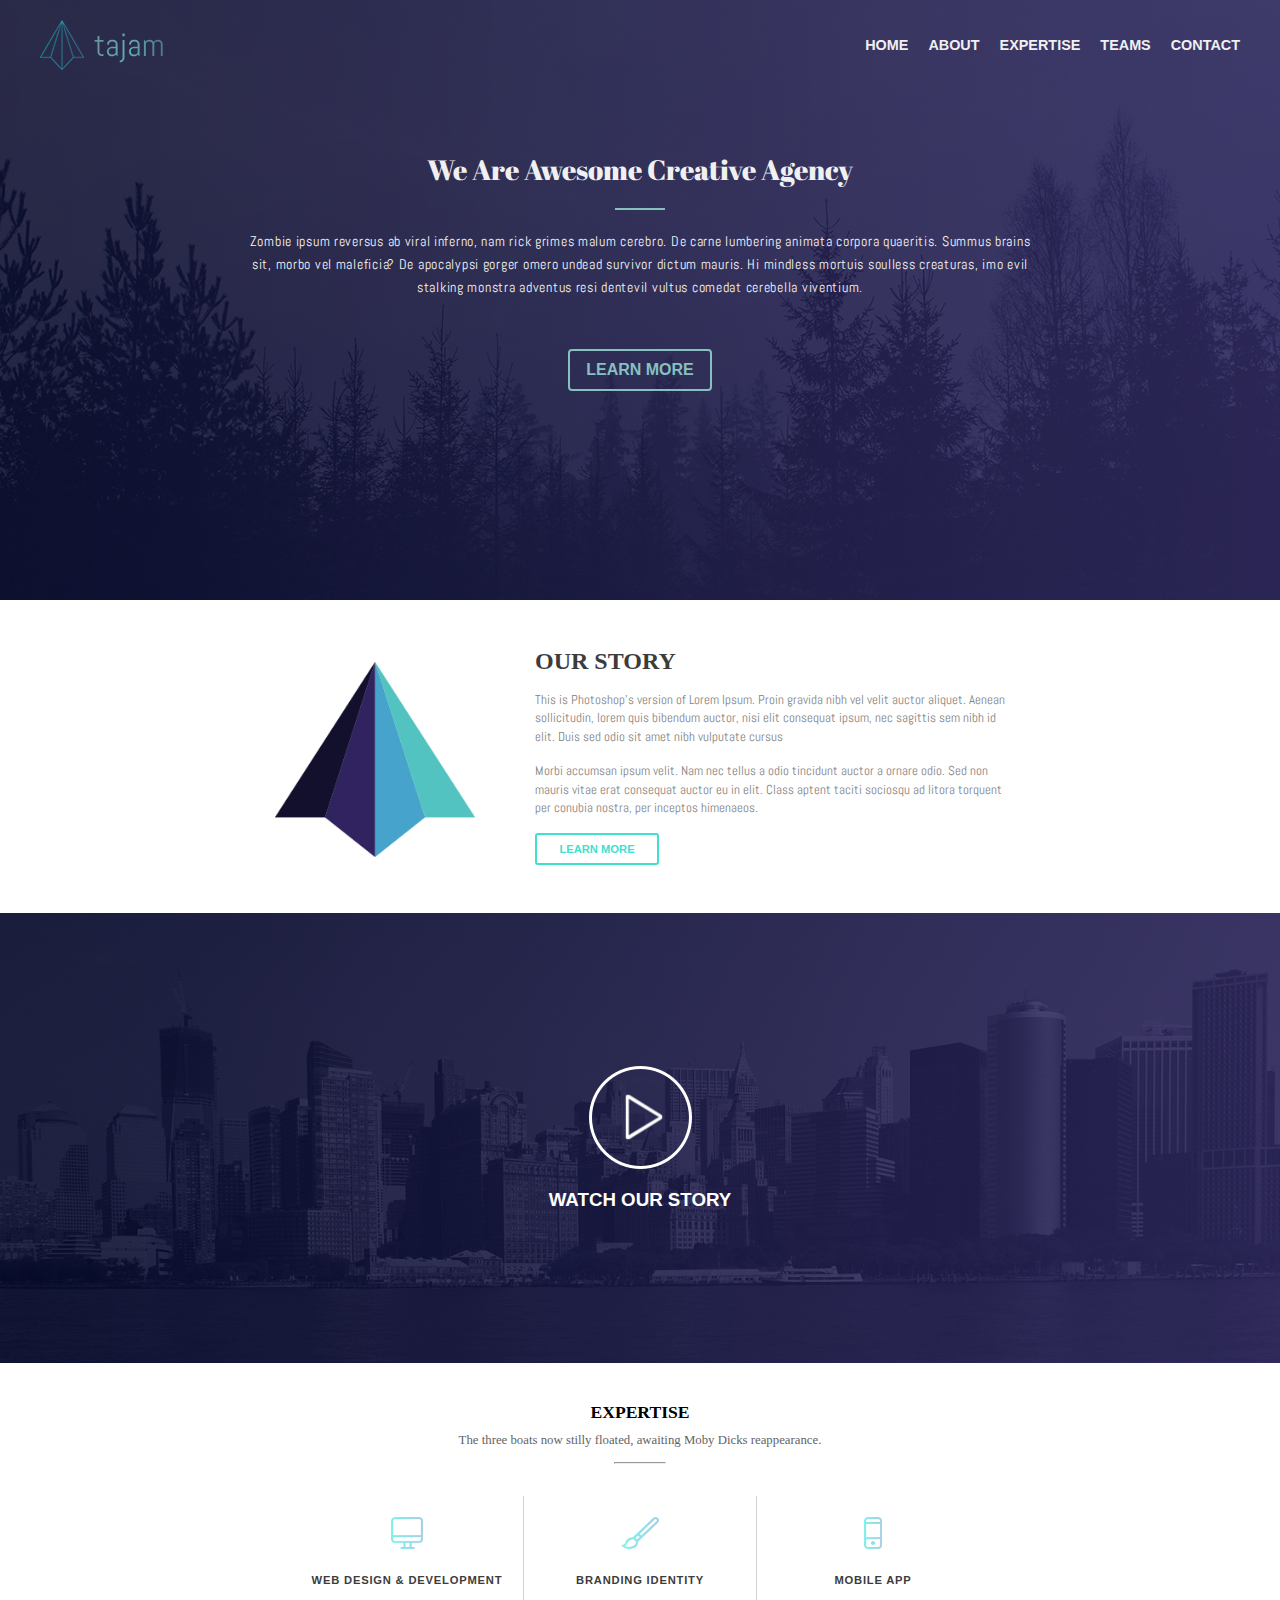
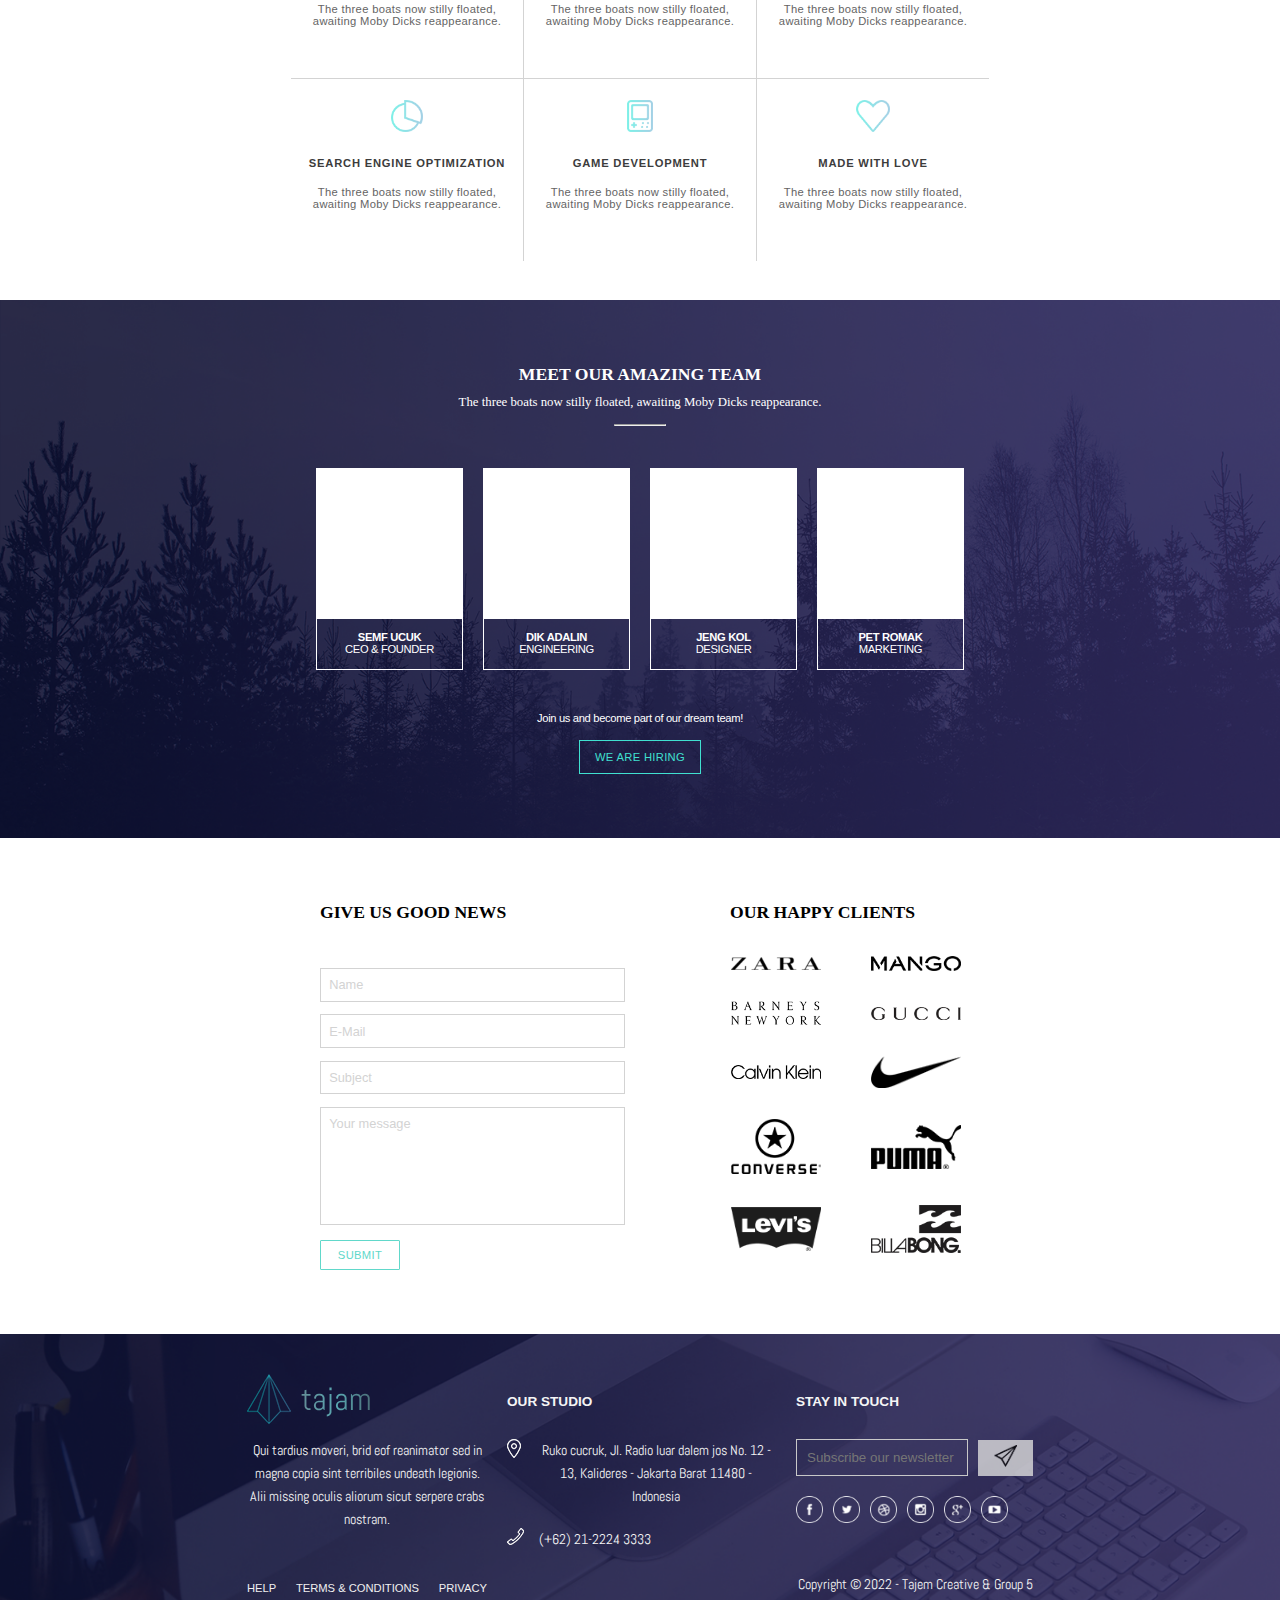
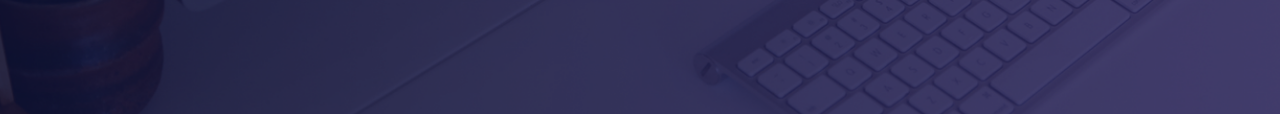
==== commit 863aa399: "Little refinements to fonts and colors" ====
--- a/index.html
+++ b/index.html
@@ -46,12 +46,12 @@
         </div>
         <div style="margin-left: auto">
           <ul class="navLinkList">
-            <li><a href="#hero-section" class="menuLink">Home</a></li>
+            <li><a href="#" class="menuLink">Home</a></li>
             <li><a href="#hero-section" class="menuLink">About</a></li>
             <li><a href="#expertise-section" class="menuLink">Expertise</a></li>
             <li><a href="#team-section" class="menuLink">Teams</a></li>
             <li>
-              <a href="#contact_client-section" class="menuLink">Contact</a>
+              <a href="#contact-client-section" class="menuLink">Contact</a>
             </li>
           </ul>
         </div>
@@ -88,7 +88,7 @@
           <img src="src/play.png"> 
       </div>
       <div class="video">
-        <h3> Watch our story </h3>
+        <h3 style="font-family:Arial, Helvetica, sans-serif"> Watch our story </h3>
       </div>
           </section>
       <section id="expertise-section">
@@ -99,31 +99,31 @@
           </div>
           <div id="expertise-blocks">
             <div id="exp1">
-              <img src="src/screen.png" />
+              <img src="src/screen.png" class="expertise-headImage" />
               <h3>Web design & development</h3>
               <p> The three boats now stilly floated, awaiting Moby Dicks reappearance.</p>
             </div>
             <div id="exp2">
-              <img src="src/pen.png" />
+              <img src="src/pen.png" class="expertise-headImage" />
               <h3>Branding identity</h3>
               <p>The three boats now stilly floated, awaiting Moby Dicks reappearance.</p>
             </div>
             <div id="exp3">
-              <img src="src/mobile.png" />
+              <img src="src/mobile.png" class="expertise-headImage" />
               <h3>Mobile App</h3>
               <p>The three boats now stilly floated, awaiting Moby Dicks reappearance.</p></div>
               <div id="exp4">
-              <img src="src/graph.png" />
+              <img src="src/graph.png" class="expertise-headImage" />
               <h3>Search engine optimization</h3>
               <p>The three boats now stilly floated, awaiting Moby Dicks reappearance.</p>
             </div>
             <div id="exp5">
-              <img src="src/gameboy.png" />
+              <img src="src/gameboy.png" class="expertise-headImage" />
               <h3>Game development</h3>
               <p>The three boats now stilly floated, awaiting Moby Dicks reappearance.</p>
             </div>
             <div id="exp6">
-              <img src="src/heart.png" />
+              <img src="src/heart.png" class="expertise-headImage" />
               <h3>Made with love</h3>
               <p>The three boats now stilly floated, awaiting Moby Dicks reappearance.</p>
             </div>
@@ -248,7 +248,7 @@
             margin-top: 50px;
           "
         >
-          <a href="#" class="footerLink">Help</a>
+          <a href="#" class="footerLink" style="cursor: help;">Help</a>
           <a href="#" class="footerLink">Terms & Conditions</a>
           <a href="#" class="footerLink">Privacy</a>
         </div>
--- a/style.css
+++ b/style.css
@@ -15,6 +15,7 @@
   font-family: Arial, Helvetica, sans-serif;
   font-size: 0.85rem;
   text-transform: uppercase;
+  text-align: left;
 }
 
 header {
@@ -26,16 +27,17 @@
 }
 
 body {
-text-align: center;
+  text-align: center;
 }
 
 footer {
   background-image: url("./assets/bgk-footer.png");
-  height: 300px;
+  min-height: 300px;
   background-position: center;
   background-repeat: no-repeat;
   background-size: cover;
   display: flex;
+  flex-wrap: wrap;
   justify-content: center;
   padding: 40px;
   gap: 20px;
@@ -51,10 +53,11 @@
 
 nav {
   display: flex;
-  width: 1000px;
+  max-width: 1200px;
   margin: 0 auto;
   padding: 20px;
   align-items: center;
+  flex-wrap: wrap;
 }
 
 .divider {
@@ -73,7 +76,7 @@
 }
 .introText {
   color: rgb(245, 245, 245);
-  width: 800px;
+  max-width: 800px;
   line-height: 1.6em;
   font-family: "Abel";
   font-size: 0.9rem;
@@ -83,13 +86,14 @@
 .learnMoreButton {
   padding: 10px;
   font-family: Arial, Helvetica, sans-serif;
-  border: 1px solid rgb(134, 192, 191);
+  border: 2px solid rgb(134, 192, 191);
   width: 120px;
   margin: 50px auto;
   color: rgb(134, 192, 191);
   font-weight: 600;
   text-transform: uppercase;
   border-radius: 4px;
+  cursor: pointer;
 }
 
 .menuLink {
@@ -121,10 +125,10 @@
 /* start expertise-section by Ve */
 
 #expertise-section {
-display: inline-block;
-text-align: center;
-padding-top: 5%;
-padding-bottom: 5%;
+  display: inline-block;
+  text-align: center;
+  padding-top: 3%;
+  padding-bottom: 3%;
 }
 
 #expertise-section h2 {
@@ -137,7 +141,6 @@
   margin-top: 0.8em;
 }
 
-
 #expertise-line {
   display: flex;
   justify-content: center;
@@ -154,15 +157,15 @@
   max-width: 700px;
   justify-content: center;
   margin-top: 32px;
-  }
+}
 
 #expertise-blocks div {
-    height: 150px;
-    max-width: 200px;
-    padding-left: 16px;
-    padding-right: 16px;
-    padding-bottom: 32px;
-  }
+  height: 150px;
+  max-width: 200px;
+  padding-left: 16px;
+  padding-right: 16px;
+  padding-bottom: 32px;
+}
 
 #expertise-blocks img {
   height: 2rem;
@@ -173,9 +176,15 @@
 #expertise-blocks h3 {
   text-transform: uppercase;
   font-family: Arial, Helvetica, sans-serif;
-  letter-spacing: -0.03em;
+  letter-spacing: 0.05rem;
+  font-weight: 600;
   font-size: 0.7em;
   margin-bottom: 1.5em;
+  color: rgb(60, 60, 60);
+}
+
+.expertise-headImage {
+  opacity: 0.5;
 }
 
 #expertise-blocks p {
@@ -186,11 +195,11 @@
 
 #exp1 {
   border-bottom: 1px solid lightgray;
-  }
+}
 
 #exp2 {
   border-bottom: 1px solid lightgray;
-  border-left:1px solid lightgray;
+  border-left: 1px solid lightgray;
   border-right: 1px solid lightgray;
 }
 
@@ -207,61 +216,60 @@
   #expertise-blocks {
     display: flex;
     flex-wrap: wrap;
-    flex-direction: column; 
+    flex-direction: column;
     justify-content: center;
     align-items: center;
     margin-top: 32px;
-    }
-
-    #exp1 {
-      border-top: 0px;
-      border-right: 0px;
-      border-left: 0px;
-      border-bottom: 1px solid lightgray;
-      }
-  
-    #exp2 {
-      border-top: 0px;
-      border-right: 0px;
-      border-left: 0px;
-      border-bottom: 1px solid lightgray;
-    }
-  
-    #exp3 {
-      border-top: 0px;
-      border-right: 0px;
-      border-left: 0px;
-      border-bottom: 1px solid lightgray;
-    }
-
-    #exp4 {
-      border-top: 0px;
-      border-right: 0px;
-      border-left: 0px;
-      border-bottom: 1px solid lightgray;
-    }
-  
-    #exp5 {
-      border-top: 0px;
-      border-right: 0px;
-      border-left: 0px;
-      border-bottom: 1px solid lightgray;
-    }
-}
-
+  }
+
+  #exp1 {
+    border-top: 0px;
+    border-right: 0px;
+    border-left: 0px;
+    border-bottom: 1px solid lightgray;
+  }
+
+  #exp2 {
+    border-top: 0px;
+    border-right: 0px;
+    border-left: 0px;
+    border-bottom: 1px solid lightgray;
+  }
+
+  #exp3 {
+    border-top: 0px;
+    border-right: 0px;
+    border-left: 0px;
+    border-bottom: 1px solid lightgray;
+  }
+
+  #exp4 {
+    border-top: 0px;
+    border-right: 0px;
+    border-left: 0px;
+    border-bottom: 1px solid lightgray;
+  }
+
+  #exp5 {
+    border-top: 0px;
+    border-right: 0px;
+    border-left: 0px;
+    border-bottom: 1px solid lightgray;
+  }
+}
 
 /* end expertise-section by Ve */
 
 /* start team-section by Ve */
 
 #team-section {
-text-align: center;
-display: flex;
-flex-direction: column;
-padding-top: 5%;
-padding-bottom: 5%;
-background-image: url("src/bgk-header.png");
-background-size: cover;
+  text-align: center;
+  display: flex;
+  flex-direction: column;
+  padding-top: 5%;
+  padding-bottom: 5%;
+  background-image: url("src/bgk-header.png");
+  background-size: cover;
 }
 
 #team-section h2 {
@@ -276,7 +284,6 @@
   margin-top: 0.8em;
   color: white;
 }
-
 
 #team-line {
   display: flex;
@@ -349,6 +356,7 @@
   width: 120px;
   margin-left: auto;
   margin-right: auto;
+  cursor: pointer;
 }
 
 #hiring p {
@@ -366,117 +374,115 @@
   #team {
     display: flex;
     flex-wrap: wrap;
-    flex-direction: column; 
+    flex-direction: column;
     justify-content: center;
     align-items: center;
     margin-top: 32px;
-    }
+  }
 }
 
 /* end team-section by Ve */
 
 /* start contact & clients section by ve */
 
-
 #contact-client-section {
-    display: flex;
-    justify-content: center;
-    margin-right: auto;
-    margin-left: auto;
-    padding-top: 5%;
-    padding-bottom: 5%;
-    text-align: left;
+  display: flex;
+  justify-content: center;
+  margin-right: auto;
+  margin-left: auto;
+  padding-top: 5%;
+  padding-bottom: 5%;
+  text-align: left;
 }
 
 #contact-form {
-    width: 410px;
+  width: 410px;
 }
 
 #contact-client-section h2 {
-    font-family: 'Times New Roman', Times, serif;
-    margin-bottom: 32px;
-    text-transform: uppercase;
-    font-size: 1.1em;
+  font-family: "Times New Roman", Times, serif;
+  margin-bottom: 32px;
+  text-transform: uppercase;
+  font-size: 1.1em;
 }
 
 .contact-form {
-    border: 1px solid lightgray;
-    color: lightgrey;
-    font-size: 0.8em;
-    padding: 2%;
-    width: 70%;
-    margin-top: 1em;
+  border: 1px solid lightgray;
+  color: lightgrey;
+  font-size: 0.8em;
+  padding: 2%;
+  width: 70%;
+  margin-top: 1em;
 }
 
 textarea {
-    resize: none;
-    border: 1px solid lightgray;
-    color: lightgrey;
-    font-size: 0.8em;
-    font-family: Arial, Helvetica, sans-serif;
-    padding: 2%;
-    width: 70%;
-    height: 100px;
-    margin-top: 1em;
-}
-
-input[type=submit] {
-    border: 1px solid #61d8ca;
-    color: #61d8ca;
-    background-color: white;
-    padding: 8px;
-    text-decoration: none;
-    cursor: pointer;
-    width: 80px;
-    text-transform: uppercase;
-    font-family: Arial, Helvetica, sans-serif;
-    letter-spacing: 0.03em;
-    font-size: 0.7em;
-    font-weight: lighter;
-    text-align: center;
-    margin-top: 1em;
-    border-radius: 1px;
-  }
+  resize: none;
+  border: 1px solid lightgray;
+  color: lightgrey;
+  font-size: 0.8em;
+  font-family: Arial, Helvetica, sans-serif;
+  padding: 2%;
+  width: 70%;
+  height: 100px;
+  margin-top: 1em;
+}
+
+input[type="submit"] {
+  border: 1px solid #61d8ca;
+  color: #61d8ca;
+  background-color: white;
+  padding: 8px;
+  text-decoration: none;
+  cursor: pointer;
+  width: 80px;
+  text-transform: uppercase;
+  font-family: Arial, Helvetica, sans-serif;
+  letter-spacing: 0.03em;
+  font-size: 0.7em;
+  font-weight: lighter;
+  text-align: center;
+  margin-top: 1em;
+  border-radius: 1px;
+}
 
 #logos {
-    display: grid;
-    row-gap: 25px;
-    column-gap: 50px;
-    grid-template-columns: auto auto;
-    align-items: center;
-}
-
+  display: grid;
+  row-gap: 25px;
+  column-gap: 50px;
+  grid-template-columns: auto auto;
+  align-items: center;
+}
 
 .logos img {
-    width: 90px;
-    padding: 1%;
+  width: 90px;
+  padding: 1%;
 }
 
 @media only screen and (max-width: 800px) {
   #contact-client-section {
-      display: flex;
-      flex-wrap: wrap;
-      flex-direction: column; 
-      justify-content: center;
-      align-items: center;
-      text-align: center;
+    display: flex;
+    flex-wrap: wrap;
+    flex-direction: column;
+    justify-content: center;
+    align-items: center;
+    text-align: center;
   }
 
   #contact-form {
-      border-bottom: 1px solid lightgray;
-      margin-bottom: 48px;
-      padding-bottom: 48px;
-      width: 350px;
-
+    border-bottom: 1px solid lightgray;
+    margin-bottom: 48px;
+    padding-bottom: 48px;
+    width: 350px;
   }
 
   #logos {
-     margin-bottom: 48px;
-  }
-  
-}
-
-  /* end contact & clients section by ve */
+    margin-bottom: 48px;
+  }
+}
+#expertise-section p {
+  color: rgb(100, 100, 100);
+}
+/* end contact & clients section by ve */
 
 .socialMediaIcon {
   width: 27px;
@@ -510,28 +516,28 @@
     rgba(99, 147, 146, 1) 100%
   );
   background-clip: text;
-}
-
+  -webkit-background-clip: text;
+}
 
 #hero-section {
   text-align: center;
-  width: 800px;
+  max-width: 800px;
   margin: 0 auto;
   margin-top: 60px;
-}
-
+  padding: 0 30px;
+}
 
 #our_Story-section {
   display: flex;
   flex-wrap: wrap;
-  flex-direction: row;
-  width: 700px;
+  justify-content: center;
+  align-items: center;
   margin: 48px auto;
+  gap: 60px;
 }
 
 #logo {
   width: 200px;
-  margin-right: 100px;
 }
 
 #logo img {
@@ -544,23 +550,29 @@
   display: flex;
   flex-direction: column;
   justify-content: flex-start;
-  width: 400px;
 }
 
 #story h2 {
   text-transform: uppercase;
   margin-bottom: 16px;
+  font-family: "Times New Roman";
+  color: rgb(60, 60, 60);
 }
 
 .story-text {
   margin-bottom: 16px;
   font-size: 0.8em;
+  color: rgb(130, 130, 130);
+  font-family: "Abel";
+  max-width: 470px;
+  line-height: 1.15rem;
 }
 
 #learn {
-  border: 1px solid turquoise;
+  border: 2px solid turquoise;
   text-align: center;
   width: 120px;
+  border-radius: 3px;
 }
 
 #learn p {
@@ -568,10 +580,10 @@
   color: turquoise;
   font-family: Arial, Helvetica, sans-serif;
   font-size: 0.7em;
-  font-weight: lighter;
+  font-weight: bold;
   padding: 8px;
-}
-
+  cursor: pointer;
+}
 
 #watch-section {
   background-image: url("src/bgk-middle.png");
@@ -591,30 +603,29 @@
   text-transform: uppercase;
 }
 
-
 .background {
-   display: flex;
-   justify-content: baseline;
-   display: contents;
-   padding-bottom: 0%;
+  display: flex;
+  justify-content: baseline;
+  display: contents;
+  padding-bottom: 0%;
 }
 
 .video {
   display: flex;
   color: white;
-  text-align: center ;
+  text-align: center;
   top: 80%;
   left: 48%;
   visibility: visible;
   padding: auto;
 }
 .icon {
-   cursor: pointer;
-   display: flex;
-   content: icon;
-   color: white;
-   top: 65%;
-   left: 50%;
-   align-content: center;
-   padding: auto;
-}
+  cursor: pointer;
+  display: flex;
+  content: icon;
+  color: white;
+  top: 65%;
+  left: 50%;
+  align-content: center;
+  padding: auto;
+}
